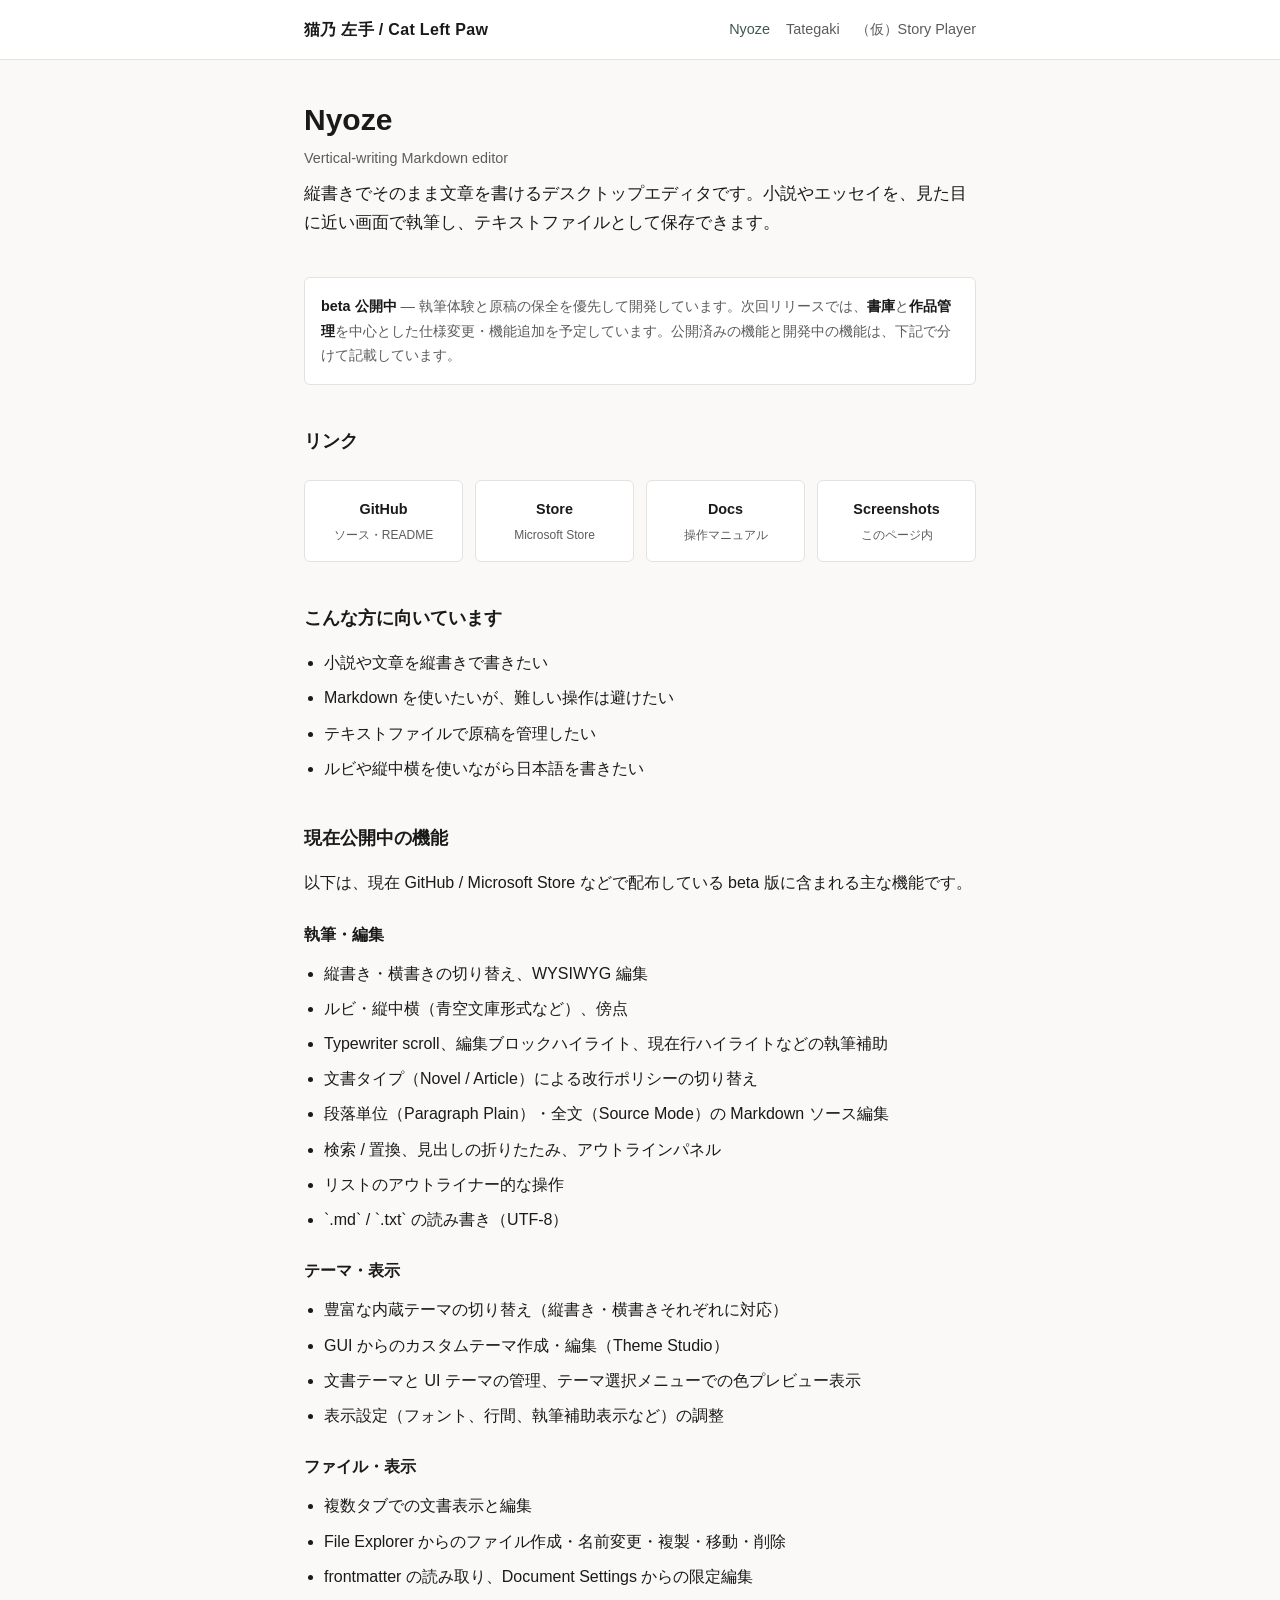
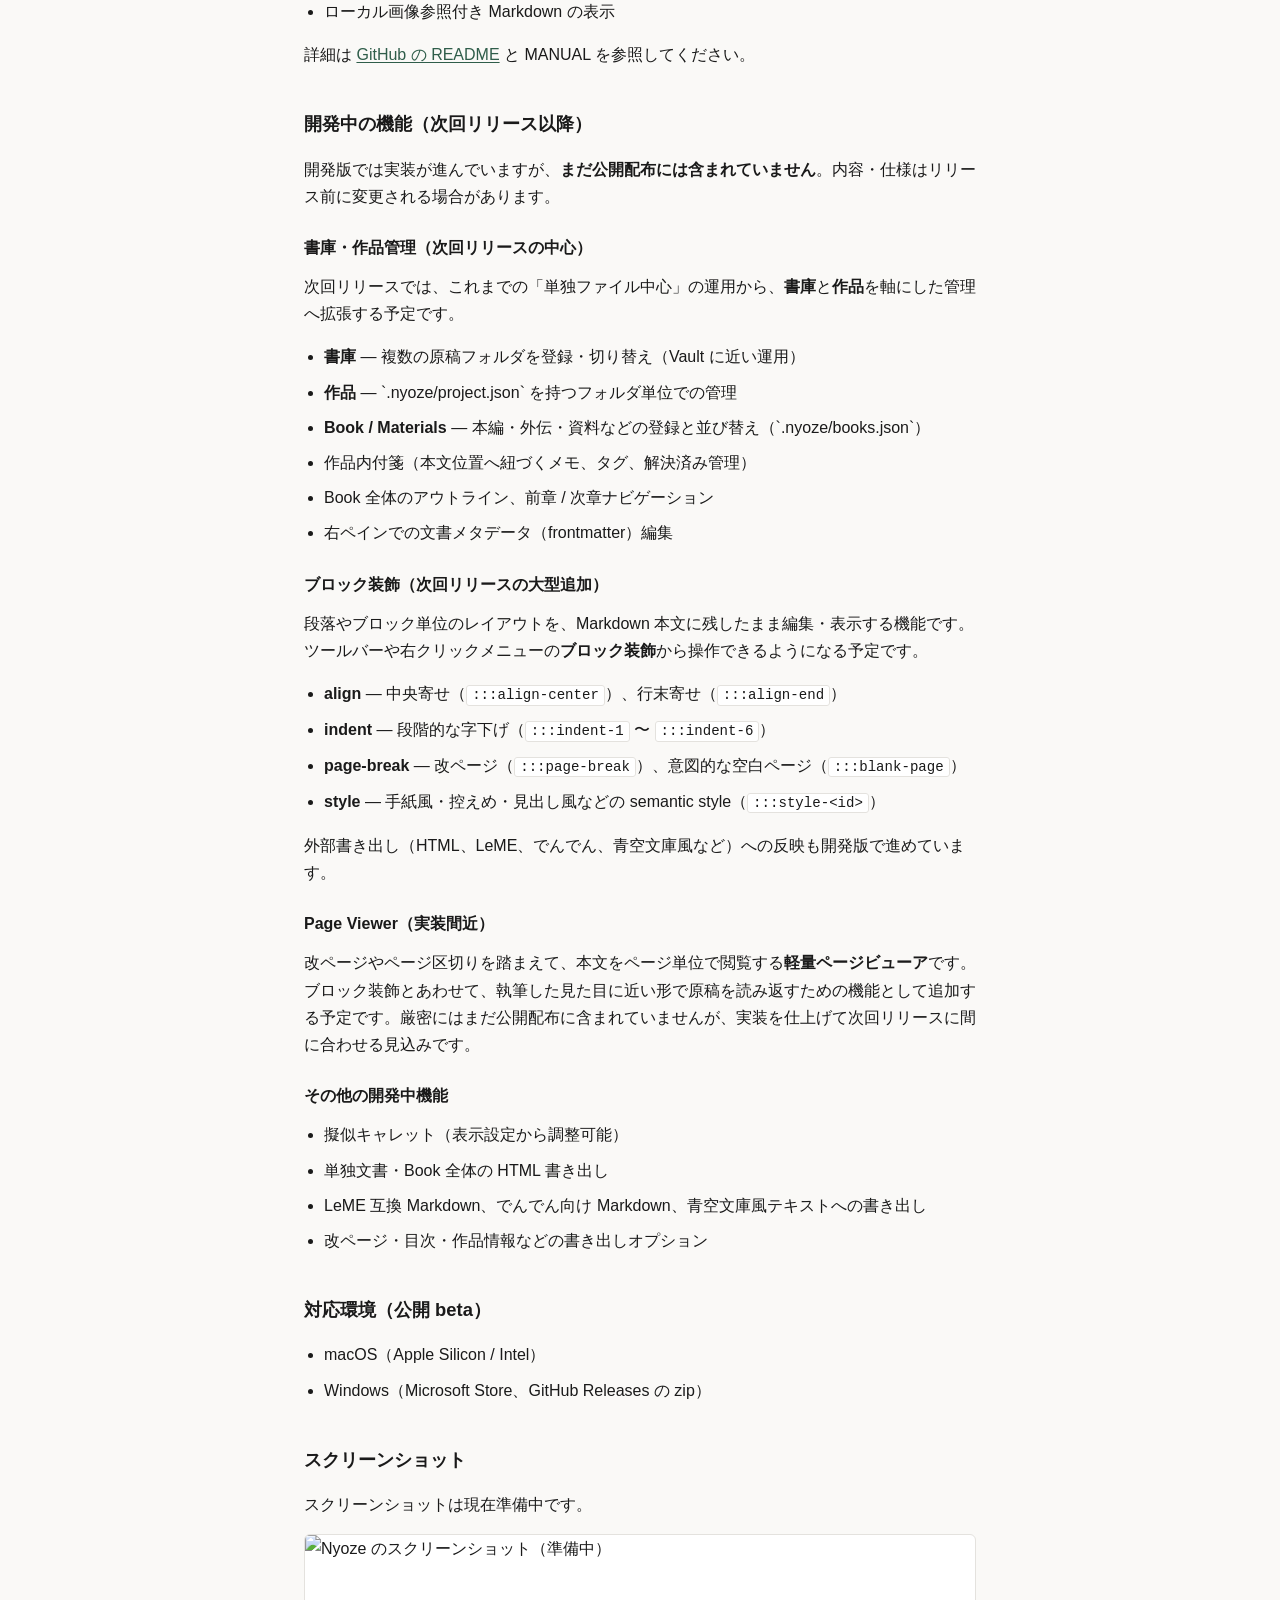
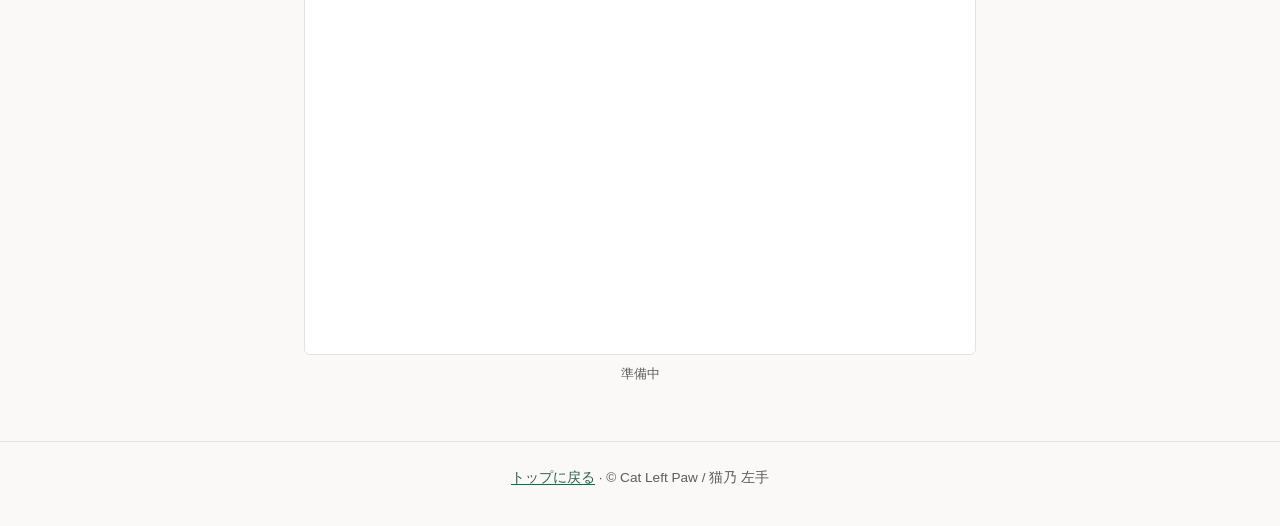
==== nyoze/index.html @ 29cc82c0 "Add static project site for GitHub Pages" ====
<!DOCTYPE html>
<html lang="ja">
<head>
  <meta charset="UTF-8">
  <meta name="viewport" content="width=device-width, initial-scale=1">
  <title>Nyoze — 猫乃 左手 / Cat Left Paw</title>
  <meta name="description" content="Nyoze は縦書きでそのまま文章を書ける Markdown エディタです。小説やエッセイの執筆向け。次回リリースで書庫・作品管理を予定。">
  <link rel="stylesheet" href="/styles.css">
</head>
<body>
  <header class="site-header">
    <div class="site-header__inner">
      <p class="site-title"><a href="/">猫乃 左手 / Cat Left Paw</a></p>
      <nav class="site-nav" aria-label="メインメニュー">
        <a href="/nyoze/" aria-current="page">Nyoze</a>
        <a href="/tategaki/">Tategaki</a>
        <a href="/story-player/">（仮）Story Player</a>
      </nav>
    </div>
  </header>

  <main>
    <!-- UPDATE: hero -->
    <header class="page-hero">
      <h1>Nyoze
        <span class="en">Vertical-writing Markdown editor</span>
      </h1>
      <p class="lead">縦書きでそのまま文章を書けるデスクトップエディタです。小説やエッセイを、見た目に近い画面で執筆し、テキストファイルとして保存できます。</p>
    </header>

    <!-- UPDATE: status -->
    <p class="note"><strong>beta 公開中</strong> — 執筆体験と原稿の保全を優先して開発しています。次回リリースでは、<strong>書庫</strong>と<strong>作品管理</strong>を中心とした仕様変更・機能追加を予定しています。公開済みの機能と開発中の機能は、下記で分けて記載しています。</p>

    <section aria-labelledby="links-heading">
      <h2 id="links-heading">リンク</h2>
      <ul class="link-grid">
        <li>
          <a class="link-card" href="https://github.com/cat-left-paw/nyoze" rel="noopener noreferrer">
            <span class="link-card__label">GitHub</span>
            <span class="link-card__hint">ソース・README</span>
          </a>
        </li>
        <li>
          <a class="link-card" href="https://apps.microsoft.com/detail/9N52TD18DBCR" rel="noopener noreferrer">
            <span class="link-card__label">Store</span>
            <span class="link-card__hint">Microsoft Store</span>
          </a>
        </li>
        <li>
          <a class="link-card" href="https://github.com/cat-left-paw/nyoze/blob/main/MANUAL.md" rel="noopener noreferrer">
            <span class="link-card__label">Docs</span>
            <span class="link-card__hint">操作マニュアル</span>
          </a>
        </li>
        <li>
          <a class="link-card" href="#screenshots">
            <span class="link-card__label">Screenshots</span>
            <span class="link-card__hint">このページ内</span>
          </a>
        </li>
      </ul>
    </section>

    <section aria-labelledby="audience-heading">
      <h2 id="audience-heading">こんな方に向いています</h2>
      <ul class="feature-list">
        <li>小説や文章を縦書きで書きたい</li>
        <li>Markdown を使いたいが、難しい操作は避けたい</li>
        <li>テキストファイルで原稿を管理したい</li>
        <li>ルビや縦中横を使いながら日本語を書きたい</li>
      </ul>
    </section>

    <!-- UPDATE: features-current — 現在公開中 -->
    <section aria-labelledby="features-current-heading">
      <h2 id="features-current-heading">現在公開中の機能</h2>
      <p>以下は、現在 GitHub / Microsoft Store などで配布している beta 版に含まれる主な機能です。</p>

      <h3>執筆・編集</h3>
      <ul class="feature-list">
        <li>縦書き・横書きの切り替え、WYSIWYG 編集</li>
        <li>ルビ・縦中横（青空文庫形式など）、傍点</li>
        <li>Typewriter scroll、編集ブロックハイライト、現在行ハイライトなどの執筆補助</li>
        <li>文書タイプ（Novel / Article）による改行ポリシーの切り替え</li>
        <li>段落単位（Paragraph Plain）・全文（Source Mode）の Markdown ソース編集</li>
        <li>検索 / 置換、見出しの折りたたみ、アウトラインパネル</li>
        <li>リストのアウトライナー的な操作</li>
        <li>`.md` / `.txt` の読み書き（UTF-8）</li>
      </ul>

      <h3>テーマ・表示</h3>
      <ul class="feature-list">
        <li>豊富な内蔵テーマの切り替え（縦書き・横書きそれぞれに対応）</li>
        <li>GUI からのカスタムテーマ作成・編集（Theme Studio）</li>
        <li>文書テーマと UI テーマの管理、テーマ選択メニューでの色プレビュー表示</li>
        <li>表示設定（フォント、行間、執筆補助表示など）の調整</li>
      </ul>

      <h3>ファイル・表示</h3>
      <ul class="feature-list">
        <li>複数タブでの文書表示と編集</li>
        <li>File Explorer からのファイル作成・名前変更・複製・移動・削除</li>
        <li>frontmatter の読み取り、Document Settings からの限定編集</li>
        <li>ローカル画像参照付き Markdown の表示</li>
      </ul>

      <p>詳細は <a href="https://github.com/cat-left-paw/nyoze" rel="noopener noreferrer">GitHub の README</a> と MANUAL を参照してください。</p>
    </section>

    <!-- UPDATE: features-dev — 開発中・次回リリース -->
    <section aria-labelledby="features-dev-heading">
      <h2 id="features-dev-heading">開発中の機能（次回リリース以降）</h2>
      <p>開発版では実装が進んでいますが、<strong>まだ公開配布には含まれていません</strong>。内容・仕様はリリース前に変更される場合があります。</p>

      <h3>書庫・作品管理（次回リリースの中心）</h3>
      <p>次回リリースでは、これまでの「単独ファイル中心」の運用から、<strong>書庫</strong>と<strong>作品</strong>を軸にした管理へ拡張する予定です。</p>
      <ul class="feature-list">
        <li><strong>書庫</strong> — 複数の原稿フォルダを登録・切り替え（Vault に近い運用）</li>
        <li><strong>作品</strong> — `.nyoze/project.json` を持つフォルダ単位での管理</li>
        <li><strong>Book / Materials</strong> — 本編・外伝・資料などの登録と並び替え（`.nyoze/books.json`）</li>
        <li>作品内付箋（本文位置へ紐づくメモ、タグ、解決済み管理）</li>
        <li>Book 全体のアウトライン、前章 / 次章ナビゲーション</li>
        <li>右ペインでの文書メタデータ（frontmatter）編集</li>
      </ul>

      <h3>ブロック装飾（次回リリースの大型追加）</h3>
      <p>段落やブロック単位のレイアウトを、Markdown 本文に残したまま編集・表示する機能です。ツールバーや右クリックメニューの<strong>ブロック装飾</strong>から操作できるようになる予定です。</p>
      <ul class="feature-list">
        <li><strong>align</strong> — 中央寄せ（<code>:::align-center</code>）、行末寄せ（<code>:::align-end</code>）</li>
        <li><strong>indent</strong> — 段階的な字下げ（<code>:::indent-1</code> 〜 <code>:::indent-6</code>）</li>
        <li><strong>page-break</strong> — 改ページ（<code>:::page-break</code>）、意図的な空白ページ（<code>:::blank-page</code>）</li>
        <li><strong>style</strong> — 手紙風・控えめ・見出し風などの semantic style（<code>:::style-&lt;id&gt;</code>）</li>
      </ul>
      <p>外部書き出し（HTML、LeME、でんでん、青空文庫風など）への反映も開発版で進めています。</p>

      <h3>Page Viewer（実装間近）</h3>
      <p>改ページやページ区切りを踏まえて、本文をページ単位で閲覧する<strong>軽量ページビューア</strong>です。ブロック装飾とあわせて、執筆した見た目に近い形で原稿を読み返すための機能として追加する予定です。厳密にはまだ公開配布に含まれていませんが、実装を仕上げて次回リリースに間に合わせる見込みです。</p>

      <h3>その他の開発中機能</h3>
      <ul class="feature-list">
        <li>擬似キャレット（表示設定から調整可能）</li>
        <li>単独文書・Book 全体の HTML 書き出し</li>
        <li>LeME 互換 Markdown、でんでん向け Markdown、青空文庫風テキストへの書き出し</li>
        <li>改ページ・目次・作品情報などの書き出しオプション</li>
      </ul>
    </section>

    <section aria-labelledby="platform-heading">
      <h2 id="platform-heading">対応環境（公開 beta）</h2>
      <ul class="feature-list">
        <li>macOS（Apple Silicon / Intel）</li>
        <li>Windows（Microsoft Store、GitHub Releases の zip）</li>
      </ul>
    </section>

    <section id="screenshots" aria-labelledby="screenshots-heading">
      <h2 id="screenshots-heading">スクリーンショット</h2>
      <p>スクリーンショットは現在準備中です。</p>
      <div class="screenshot-grid">
        <figure class="screenshot-item">
          <img src="/assets/placeholder.svg" alt="Nyoze のスクリーンショット（準備中）" width="800" height="500">
          <figcaption>準備中</figcaption>
        </figure>
      </div>
    </section>
  </main>

  <footer class="site-footer">
    <p><a href="/">トップに戻る</a> · &copy; Cat Left Paw / 猫乃 左手</p>
  </footer>
</body>
</html>
---- styles.css ----
/* cat-left-paw.github.io — shared styles */

:root {
  --color-bg: #faf9f7;
  --color-surface: #ffffff;
  --color-text: #1a1a1a;
  --color-text-muted: #5c5c5c;
  --color-border: #e4e2de;
  --color-accent: #3d5a4c;
  --color-accent-hover: #2d4439;
  --color-link: #2f5d4a;
  --font-sans: "Hiragino Sans", "Hiragino Kaku Gothic ProN", "Yu Gothic", "Meiryo", sans-serif;
  --font-mono: ui-monospace, "Cascadia Code", "Source Code Pro", monospace;
  --max-width: 42rem;
  --space-xs: 0.5rem;
  --space-sm: 0.75rem;
  --space-md: 1rem;
  --space-lg: 1.5rem;
  --space-xl: 2.5rem;
  --radius: 6px;
}

*,
*::before,
*::after {
  box-sizing: border-box;
}

html {
  font-size: 100%;
  -webkit-text-size-adjust: 100%;
}

body {
  margin: 0;
  font-family: var(--font-sans);
  font-size: 1rem;
  line-height: 1.7;
  color: var(--color-text);
  background: var(--color-bg);
}

img {
  max-width: 100%;
  height: auto;
  display: block;
}

a {
  color: var(--color-link);
  text-decoration-thickness: 1px;
  text-underline-offset: 2px;
}

a:hover {
  color: var(--color-accent-hover);
}

/* Layout */

.site-header {
  border-bottom: 1px solid var(--color-border);
  background: var(--color-surface);
}

.site-header__inner {
  max-width: calc(var(--max-width) + 2rem);
  margin: 0 auto;
  padding: var(--space-md) var(--space-md);
  display: flex;
  flex-wrap: wrap;
  align-items: center;
  justify-content: space-between;
  gap: var(--space-sm);
}

.site-title {
  margin: 0;
  font-size: 1rem;
  font-weight: 600;
  letter-spacing: 0.02em;
}

.site-title a {
  color: var(--color-text);
  text-decoration: none;
}

.site-title a:hover {
  color: var(--color-accent);
}

.site-nav {
  display: flex;
  flex-wrap: wrap;
  gap: var(--space-sm) var(--space-md);
  font-size: 0.9rem;
}

.site-nav a {
  color: var(--color-text-muted);
  text-decoration: none;
}

.site-nav a:hover,
.site-nav a[aria-current="page"] {
  color: var(--color-accent);
}

main {
  max-width: calc(var(--max-width) + 2rem);
  margin: 0 auto;
  padding: var(--space-xl) var(--space-md) var(--space-xl);
}

.site-footer {
  border-top: 1px solid var(--color-border);
  padding: var(--space-lg) var(--space-md);
  text-align: center;
  font-size: 0.85rem;
  color: var(--color-text-muted);
}

/* Typography */

.page-hero {
  margin-bottom: var(--space-xl);
}

.page-hero h1 {
  margin: 0 0 var(--space-sm);
  font-size: clamp(1.5rem, 4vw, 1.875rem);
  font-weight: 600;
  line-height: 1.35;
}

.page-hero .en {
  display: block;
  margin-top: var(--space-xs);
  font-size: 0.9rem;
  font-weight: 400;
  color: var(--color-text-muted);
}

.lead {
  margin: 0;
  font-size: 1.05rem;
  color: var(--color-text);
}

h2 {
  margin: var(--space-xl) 0 var(--space-md);
  font-size: 1.15rem;
  font-weight: 600;
}

h3 {
  margin: var(--space-lg) 0 var(--space-sm);
  font-size: 1rem;
  font-weight: 600;
}

p {
  margin: 0 0 var(--space-md);
}

code {
  font-family: var(--font-mono);
  font-size: 0.88em;
  padding: 0.1em 0.35em;
  background: var(--color-surface);
  border: 1px solid var(--color-border);
  border-radius: 3px;
}

ul {
  margin: 0 0 var(--space-md);
  padding-left: 1.25rem;
}

li + li {
  margin-top: var(--space-xs);
}

.note {
  padding: var(--space-md);
  background: var(--color-surface);
  border: 1px solid var(--color-border);
  border-radius: var(--radius);
  font-size: 0.9rem;
  color: var(--color-text-muted);
}

.note strong {
  color: var(--color-text);
}

/* Link cards */

.link-grid {
  display: grid;
  grid-template-columns: repeat(auto-fit, minmax(9rem, 1fr));
  gap: var(--space-sm);
  margin: var(--space-lg) 0;
  list-style: none;
  padding: 0;
}

.link-grid li {
  margin: 0;
}

.link-card {
  display: block;
  padding: var(--space-md);
  background: var(--color-surface);
  border: 1px solid var(--color-border);
  border-radius: var(--radius);
  text-align: center;
  text-decoration: none;
  color: var(--color-text);
  font-size: 0.9rem;
  transition: border-color 0.15s, box-shadow 0.15s;
}

.link-card:hover {
  border-color: var(--color-accent);
  box-shadow: 0 1px 4px rgba(0, 0, 0, 0.06);
  color: var(--color-accent);
}

.link-card.is-disabled {
  opacity: 0.55;
  pointer-events: none;
  cursor: default;
}

.link-card__label {
  display: block;
  font-weight: 600;
}

.link-card__hint {
  display: block;
  margin-top: 0.2rem;
  font-size: 0.75rem;
  color: var(--color-text-muted);
}

/* Project cards (top page) */

.project-list {
  list-style: none;
  padding: 0;
  margin: var(--space-lg) 0 0;
  display: flex;
  flex-direction: column;
  gap: var(--space-md);
}

.project-card {
  display: block;
  padding: var(--space-lg);
  background: var(--color-surface);
  border: 1px solid var(--color-border);
  border-radius: var(--radius);
  text-decoration: none;
  color: inherit;
  transition: border-color 0.15s;
}

.project-card:hover {
  border-color: var(--color-accent);
}

.project-card h2 {
  margin: 0 0 var(--space-xs);
  font-size: 1.1rem;
}

.project-card p {
  margin: 0;
  font-size: 0.95rem;
  color: var(--color-text-muted);
}

.project-card .en {
  display: block;
  margin-top: var(--space-xs);
  font-size: 0.8rem;
}

.project-card .status {
  display: inline-block;
  margin-top: var(--space-sm);
  font-size: 0.75rem;
  color: var(--color-accent);
}

/* Screenshots */

.screenshot-grid {
  display: grid;
  grid-template-columns: repeat(auto-fit, minmax(14rem, 1fr));
  gap: var(--space-md);
  margin: var(--space-md) 0;
}

.screenshot-item {
  margin: 0;
}

.screenshot-item img {
  width: 100%;
  border: 1px solid var(--color-border);
  border-radius: var(--radius);
  background: var(--color-surface);
}

.screenshot-item figcaption {
  margin-top: var(--space-xs);
  font-size: 0.8rem;
  color: var(--color-text-muted);
  text-align: center;
}

/* Feature list — easy to edit on project pages */

.feature-list {
  padding-left: 1.25rem;
}

.feature-list li {
  margin-bottom: var(--space-xs);
}

/* Responsive */

@media (max-width: 30rem) {
  .site-header__inner {
    flex-direction: column;
    align-items: flex-start;
  }

  .link-grid {
    grid-template-columns: 1fr 1fr;
  }
}
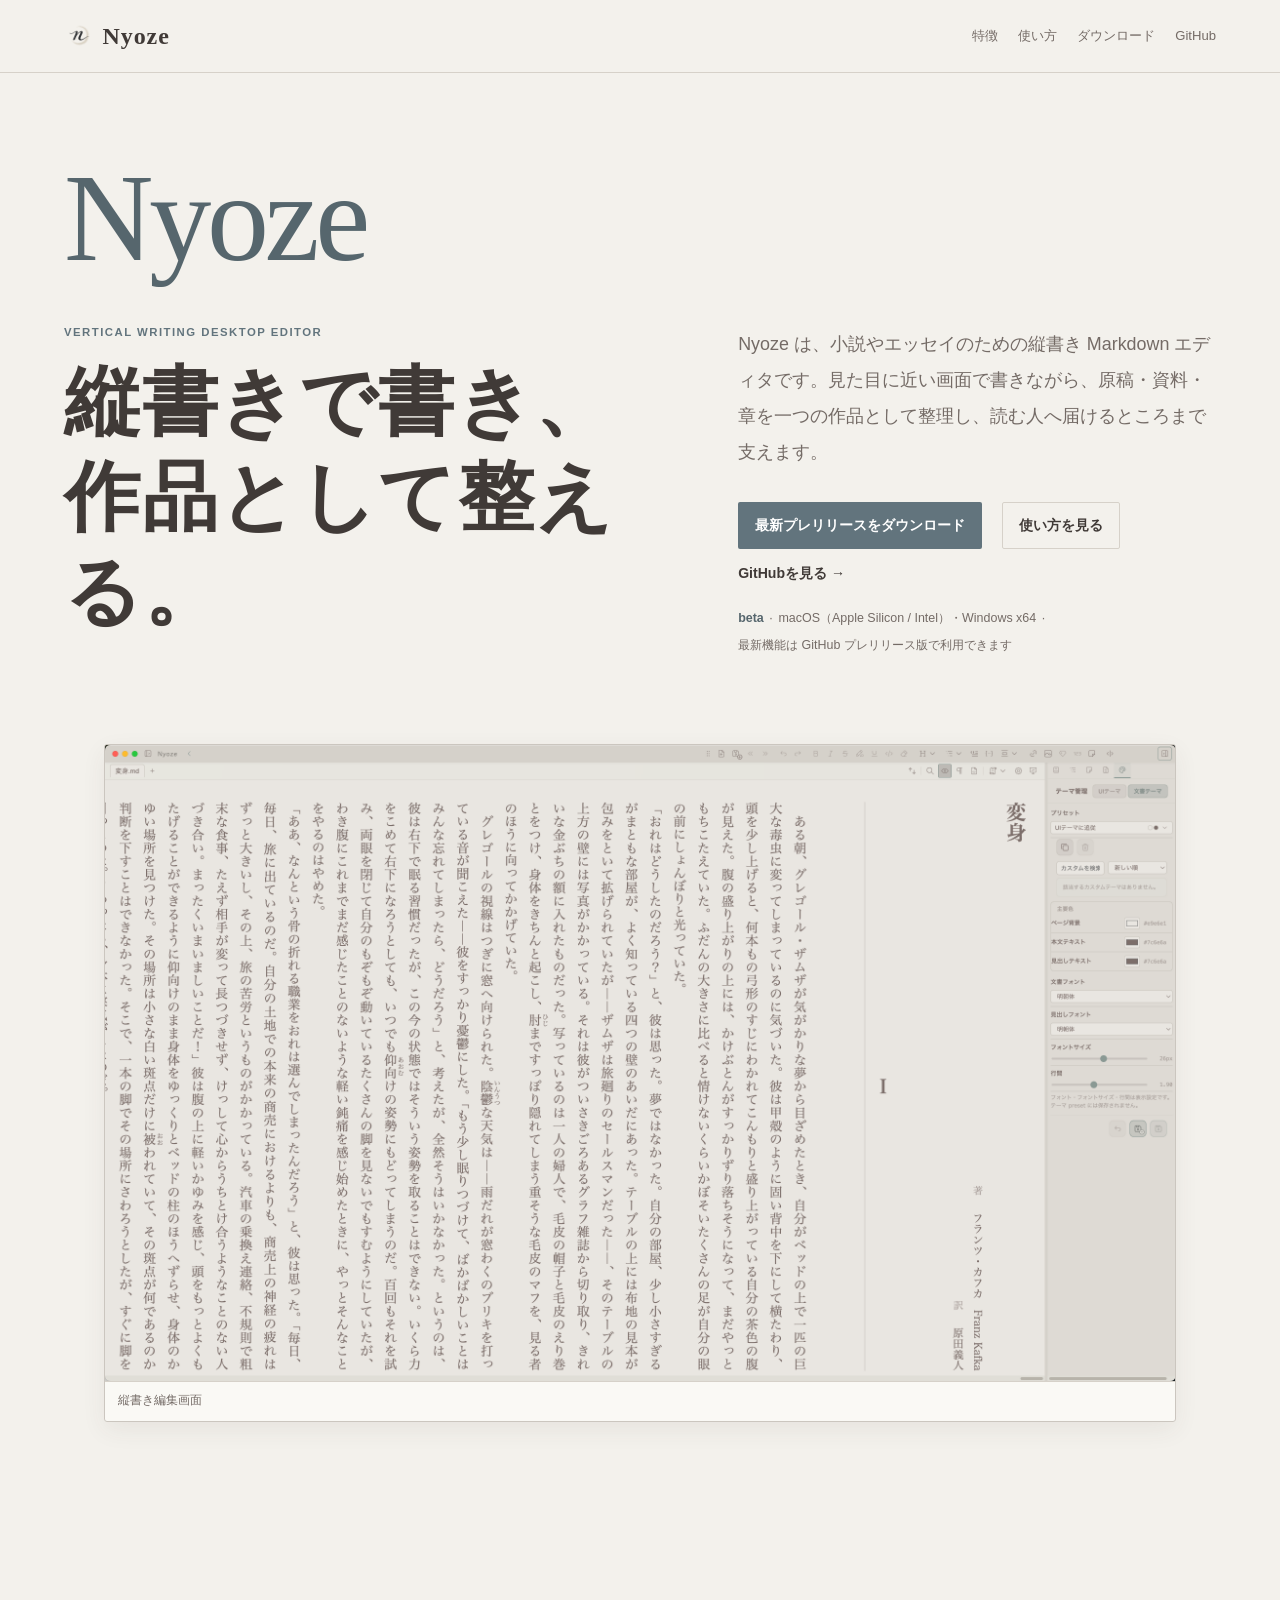
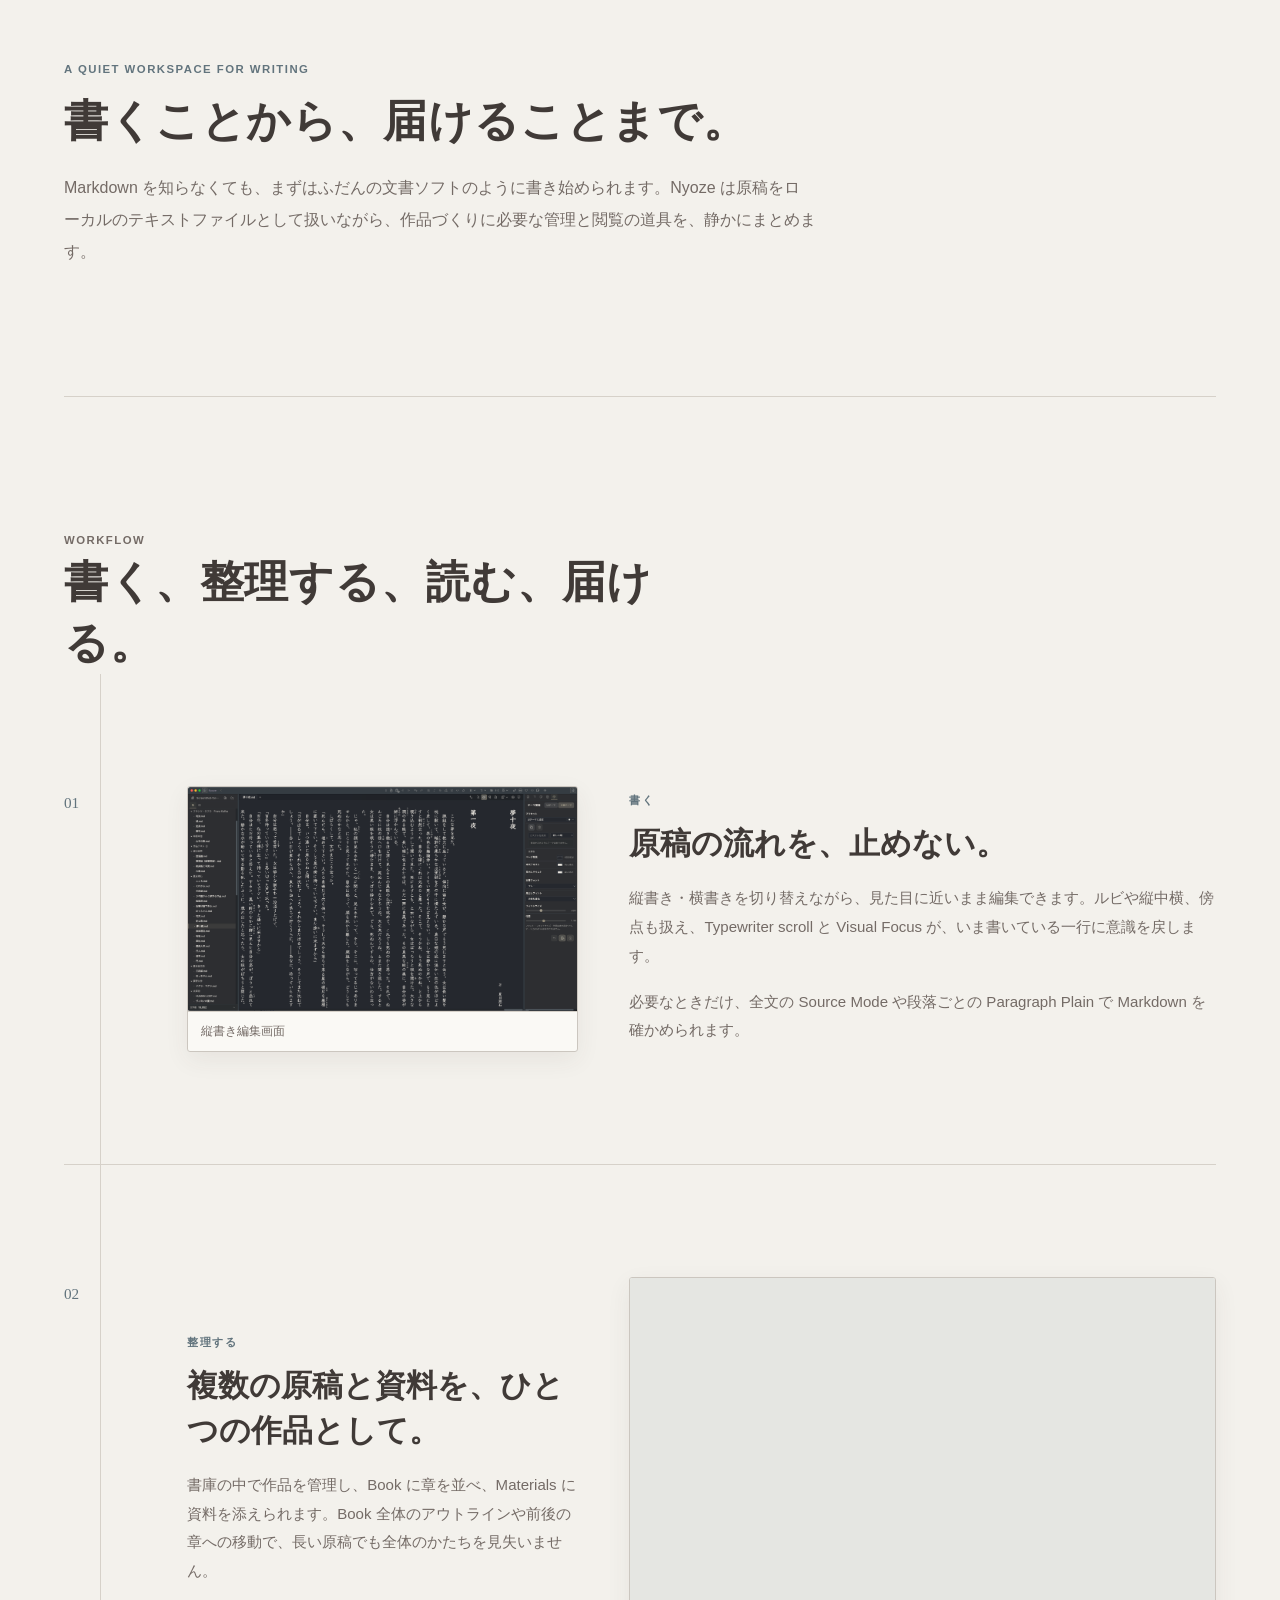
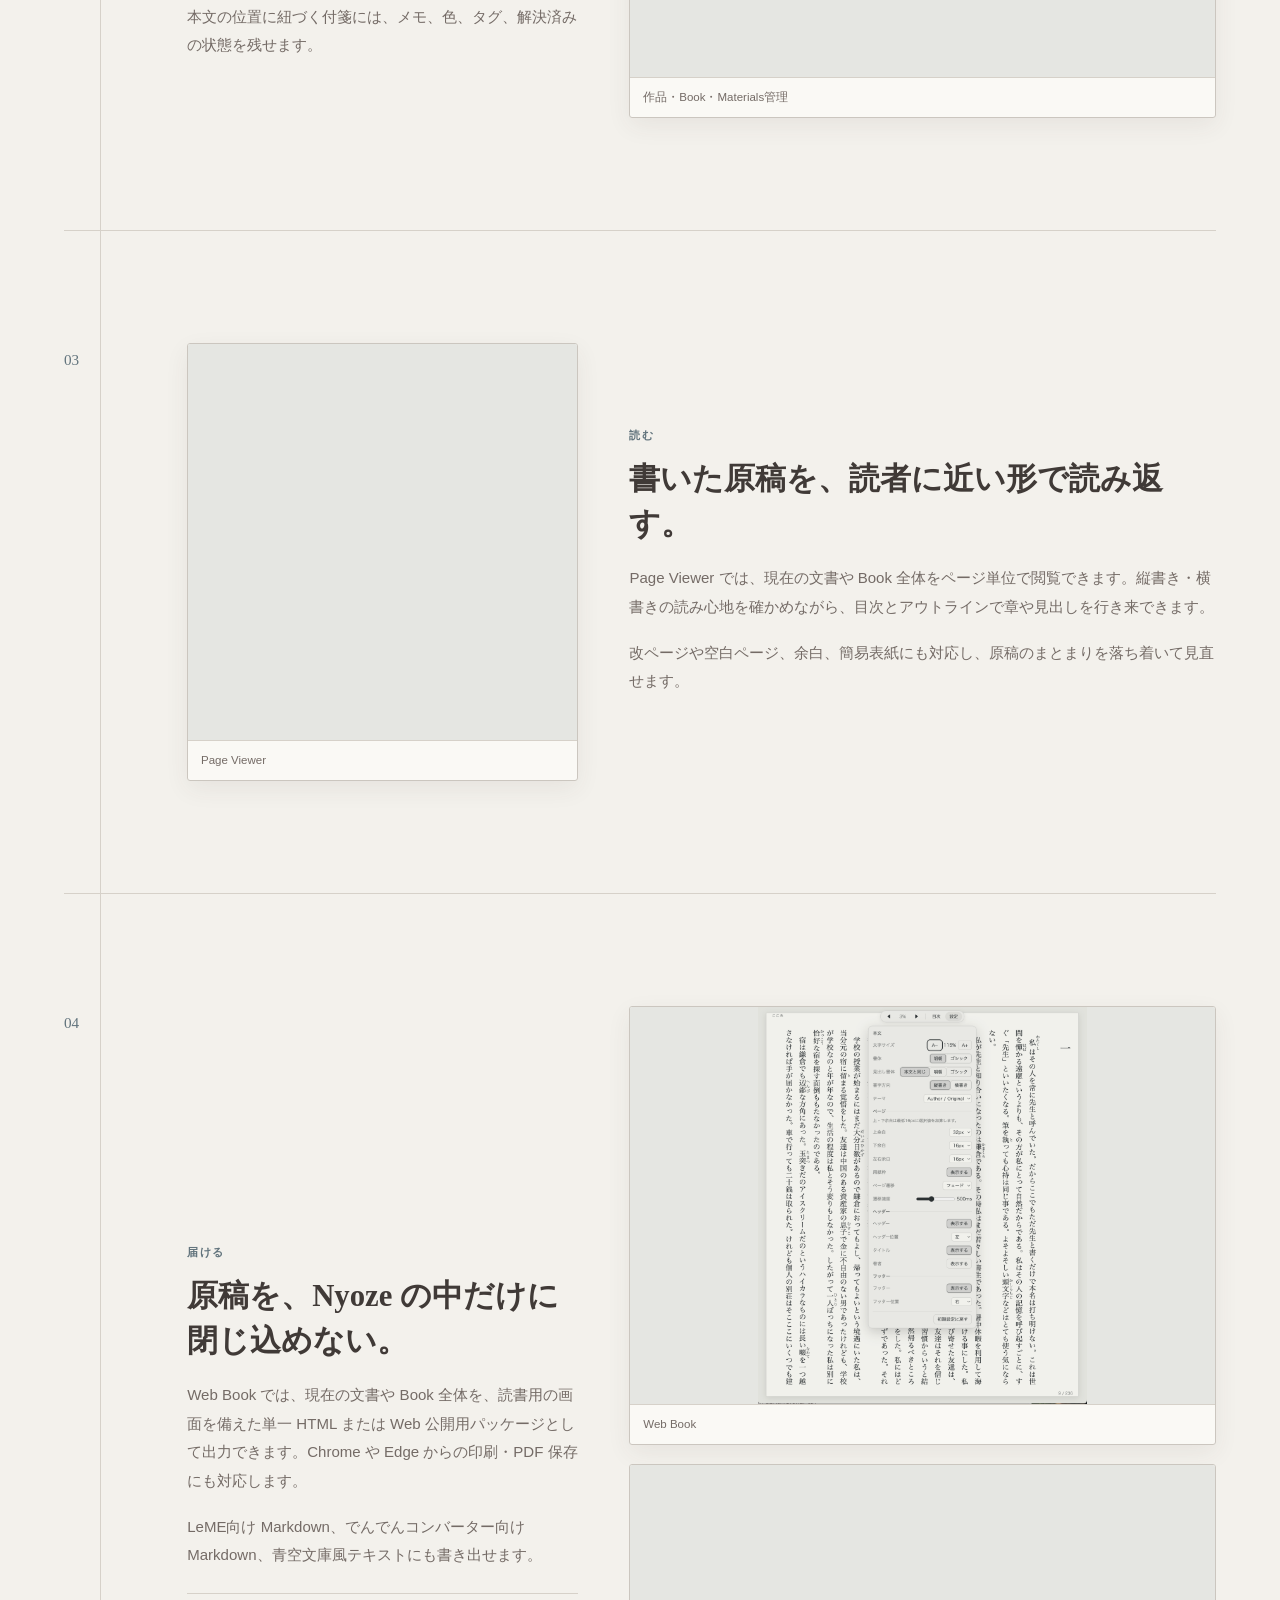
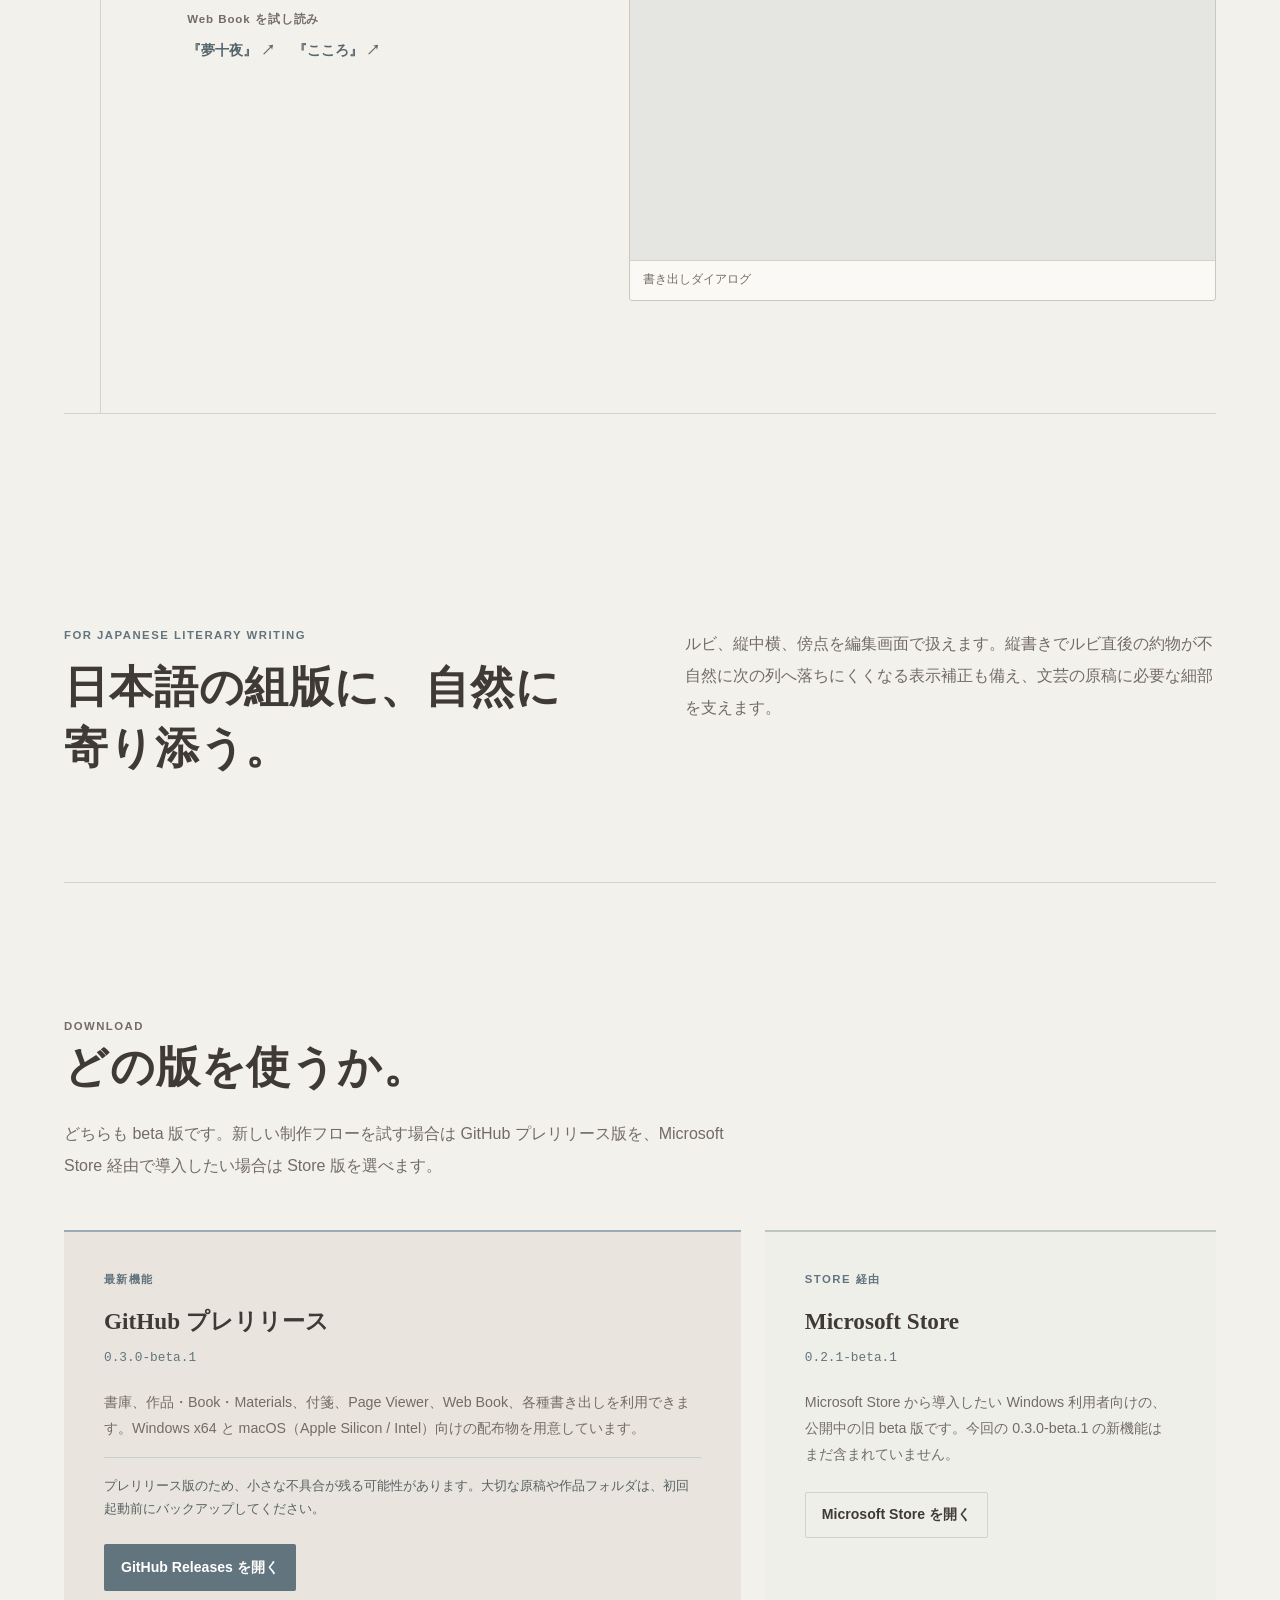
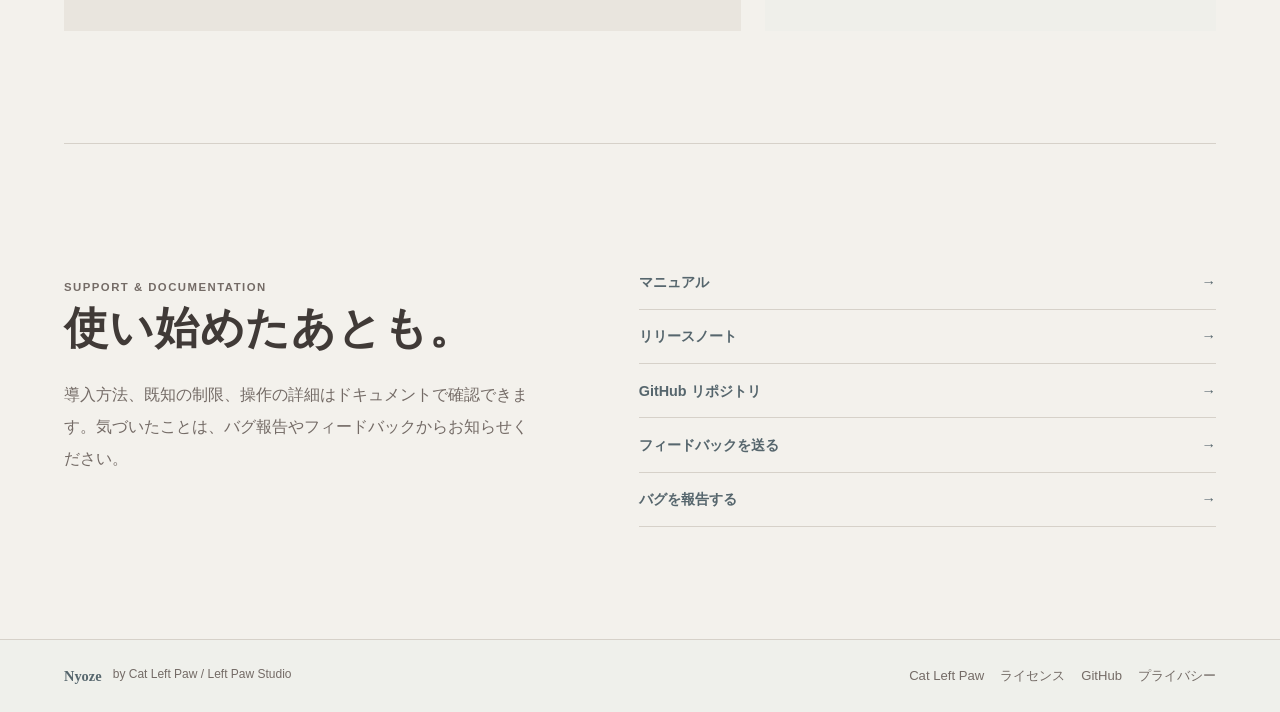
==== commit 0a01ad70: "Redesign Nyoze landing page" ====
--- a/nyoze/index.html
+++ b/nyoze/index.html
@@ -3,170 +3,202 @@
 <head>
   <meta charset="UTF-8">
   <meta name="viewport" content="width=device-width, initial-scale=1">
-  <title>Nyoze — 猫乃 左手 / Cat Left Paw</title>
-  <meta name="description" content="Nyoze は縦書きでそのまま文章を書ける Markdown エディタです。小説やエッセイの執筆向け。次回リリースで書庫・作品管理を予定。">
-  <link rel="stylesheet" href="/styles.css">
+  <title>Nyoze — 縦書きで書き、作品として整える</title>
+  <meta name="description" content="Nyoze は、文芸執筆のための縦書き Markdown デスクトップエディタです。執筆、作品管理、閲覧、Web公開と外部書き出しを一つの環境で支えます。">
+  <link rel="stylesheet" href="../styles.css">
+  <link rel="stylesheet" href="nyoze.css">
+  <script src="nyoze.js" defer></script>
 </head>
-<body>
-  <header class="site-header">
-    <div class="site-header__inner">
-      <p class="site-title"><a href="/">猫乃 左手 / Cat Left Paw</a></p>
-      <nav class="site-nav" aria-label="メインメニュー">
-        <a href="/nyoze/" aria-current="page">Nyoze</a>
-        <a href="/tategaki/">Tategaki</a>
-        <a href="/story-player/">（仮）Story Player</a>
+<body class="nyoze-page" id="top">
+  <header class="nyoze-header">
+    <div class="nyoze-header__inner">
+      <a class="nyoze-wordmark" href="#top" aria-label="Nyoze トップへ">
+        <img src="../assets/nyoze-logo.png" alt="" width="1024" height="1024" decoding="async">
+        <span>Nyoze</span>
+      </a>
+      <nav class="nyoze-nav" aria-label="ページ内メニュー">
+        <a href="#features">特徴</a>
+        <a href="#workflow">使い方</a>
+        <a href="#download">ダウンロード</a>
+        <a href="https://github.com/cat-left-paw/nyoze" rel="noopener noreferrer">GitHub</a>
       </nav>
     </div>
   </header>
 
   <main>
-    <!-- UPDATE: hero -->
-    <header class="page-hero">
-      <h1>Nyoze
-        <span class="en">Vertical-writing Markdown editor</span>
-      </h1>
-      <p class="lead">縦書きでそのまま文章を書けるデスクトップエディタです。小説やエッセイを、見た目に近い画面で執筆し、テキストファイルとして保存できます。</p>
-    </header>
-
-    <!-- UPDATE: status -->
-    <p class="note"><strong>beta 公開中</strong> — 執筆体験と原稿の保全を優先して開発しています。次回リリースでは、<strong>書庫</strong>と<strong>作品管理</strong>を中心とした仕様変更・機能追加を予定しています。公開済みの機能と開発中の機能は、下記で分けて記載しています。</p>
-
-    <section aria-labelledby="links-heading">
-      <h2 id="links-heading">リンク</h2>
-      <ul class="link-grid">
-        <li>
-          <a class="link-card" href="https://github.com/cat-left-paw/nyoze" rel="noopener noreferrer">
-            <span class="link-card__label">GitHub</span>
-            <span class="link-card__hint">ソース・README</span>
-          </a>
-        </li>
-        <li>
-          <a class="link-card" href="https://apps.microsoft.com/detail/9N52TD18DBCR" rel="noopener noreferrer">
-            <span class="link-card__label">Store</span>
-            <span class="link-card__hint">Microsoft Store</span>
-          </a>
-        </li>
-        <li>
-          <a class="link-card" href="https://github.com/cat-left-paw/nyoze/blob/main/MANUAL.md" rel="noopener noreferrer">
-            <span class="link-card__label">Docs</span>
-            <span class="link-card__hint">操作マニュアル</span>
-          </a>
-        </li>
-        <li>
-          <a class="link-card" href="#screenshots">
-            <span class="link-card__label">Screenshots</span>
-            <span class="link-card__hint">このページ内</span>
-          </a>
-        </li>
+    <section class="nyoze-hero" aria-labelledby="hero-title">
+      <div class="nyoze-hero__top">
+        <div class="nyoze-hero__brand" aria-label="Nyoze">
+          <p class="nyoze-hero__brand-name" aria-hidden="true"><span>N</span><span>y</span><span>o</span><span>z</span><span>e</span></p>
+        </div>
+        <div class="nyoze-hero__copy">
+          <div class="nyoze-hero__statement">
+            <p class="nyoze-eyebrow">Vertical writing desktop editor</p>
+            <h1 id="hero-title">縦書きで書き、<br>作品として整える。</h1>
+          </div>
+          <div class="nyoze-hero__details">
+            <p class="nyoze-hero__lead">Nyoze は、小説やエッセイのための縦書き Markdown エディタです。見た目に近い画面で書きながら、原稿・資料・章を一つの作品として整理し、読む人へ届けるところまで支えます。</p>
+            <div class="nyoze-actions" aria-label="Nyoze のリンク">
+              <a class="nyoze-button nyoze-button--primary" href="https://github.com/cat-left-paw/nyoze/releases/tag/v0.3.0-beta.1" rel="noopener noreferrer">最新プレリリースをダウンロード</a>
+              <a class="nyoze-button nyoze-button--quiet" href="#workflow">使い方を見る</a>
+              <a class="nyoze-text-link" href="https://github.com/cat-left-paw/nyoze" rel="noopener noreferrer">GitHubを見る <span aria-hidden="true">→</span></a>
+            </div>
+            <p class="nyoze-platform-note"><strong>beta</strong><span aria-hidden="true">·</span> macOS（Apple Silicon / Intel）・Windows x64 <span aria-hidden="true">·</span> 最新機能は GitHub プレリリース版で利用できます</p>
+          </div>
+        </div>
+      </div>
+
+      <!-- Screenshot: ../assets/nyoze-editor-vertical.png -->
+      <figure class="nyoze-shot nyoze-shot--hero" data-reveal>
+        <img class="nyoze-shot__image" src="../assets/nyoze-editor-vertical.png" alt="Nyozeの縦書き編集画面" width="3920" height="2332" fetchpriority="high" decoding="async">
+        <figcaption>縦書き編集画面</figcaption>
+      </figure>
+    </section>
+
+    <section class="nyoze-intro" id="features" aria-labelledby="features-title" data-reveal>
+      <p class="nyoze-eyebrow">A quiet workspace for writing</p>
+      <h2 id="features-title">書くことから、届けることまで。</h2>
+      <p>Markdown を知らなくても、まずはふだんの文書ソフトのように書き始められます。Nyoze は原稿をローカルのテキストファイルとして扱いながら、作品づくりに必要な管理と閲覧の道具を、静かにまとめます。</p>
+    </section>
+
+    <section class="nyoze-workflow" id="workflow" aria-labelledby="workflow-title">
+      <div class="nyoze-section-heading" data-reveal>
+        <p class="nyoze-eyebrow">Workflow</p>
+        <h2 id="workflow-title">書く、整理する、読む、届ける。</h2>
+      </div>
+
+      <article class="nyoze-flow-step nyoze-flow-step--write" data-reveal>
+        <div class="nyoze-flow-step__number" aria-hidden="true">01</div>
+        <div class="nyoze-flow-step__copy">
+          <p class="nyoze-flow-step__label">書く</p>
+          <h3>原稿の流れを、止めない。</h3>
+          <p>縦書き・横書きを切り替えながら、見た目に近いまま編集できます。ルビや縦中横、傍点も扱え、Typewriter scroll と Visual Focus が、いま書いている一行に意識を戻します。</p>
+          <p class="nyoze-detail">必要なときだけ、全文の Source Mode や段落ごとの Paragraph Plain で Markdown を確かめられます。</p>
+        </div>
+        <!-- Screenshot: ../assets/nyoze-editor-vertical02.png -->
+        <figure class="nyoze-shot nyoze-shot--writing">
+          <img class="nyoze-shot__image" src="../assets/nyoze-editor-vertical02.png" alt="暗色テーマの縦書き編集画面" width="4034" height="2332" loading="lazy" decoding="async">
+          <figcaption>縦書き編集画面</figcaption>
+        </figure>
+      </article>
+
+      <article class="nyoze-flow-step nyoze-flow-step--organize" data-reveal>
+        <div class="nyoze-flow-step__number" aria-hidden="true">02</div>
+        <div class="nyoze-flow-step__copy">
+          <p class="nyoze-flow-step__label">整理する</p>
+          <h3>複数の原稿と資料を、ひとつの作品として。</h3>
+          <p>書庫の中で作品を管理し、Book に章を並べ、Materials に資料を添えられます。Book 全体のアウトラインや前後の章への移動で、長い原稿でも全体のかたちを見失いません。</p>
+          <p class="nyoze-detail">本文の位置に紐づく付箋には、メモ、色、タグ、解決済みの状態を残せます。</p>
+        </div>
+        <!-- Screenshot: ../assets/nyoze-book-management03.png -->
+        <figure class="nyoze-shot nyoze-shot--management">
+          <img class="nyoze-shot__image" src="../assets/nyoze-book-management03.png" alt="作品内のBookと資料を管理する画面" width="3574" height="2438" loading="lazy" decoding="async">
+          <figcaption>作品・Book・Materials管理</figcaption>
+        </figure>
+      </article>
+
+      <article class="nyoze-flow-step nyoze-flow-step--read" data-reveal>
+        <div class="nyoze-flow-step__number" aria-hidden="true">03</div>
+        <div class="nyoze-flow-step__copy">
+          <p class="nyoze-flow-step__label">読む</p>
+          <h3>書いた原稿を、読者に近い形で読み返す。</h3>
+          <p>Page Viewer では、現在の文書や Book 全体をページ単位で閲覧できます。縦書き・横書きの読み心地を確かめながら、目次とアウトラインで章や見出しを行き来できます。</p>
+          <p class="nyoze-detail">改ページや空白ページ、余白、簡易表紙にも対応し、原稿のまとまりを落ち着いて見直せます。</p>
+        </div>
+        <!-- Screenshot: ../assets/nyoze-page-viewer02.png -->
+        <figure class="nyoze-shot nyoze-shot--viewer">
+          <img class="nyoze-shot__image" src="../assets/nyoze-page-viewer02.png" alt="縦書きでページ単位の閲覧ができるPage Viewer" width="1794" height="2362" loading="lazy" decoding="async">
+          <figcaption>Page Viewer</figcaption>
+        </figure>
+      </article>
+
+      <article class="nyoze-flow-step nyoze-flow-step--deliver" data-reveal>
+        <div class="nyoze-flow-step__number" aria-hidden="true">04</div>
+        <div class="nyoze-flow-step__copy">
+          <p class="nyoze-flow-step__label">届ける</p>
+          <h3>原稿を、Nyoze の中だけに閉じ込めない。</h3>
+          <p>Web Book では、現在の文書や Book 全体を、読書用の画面を備えた単一 HTML または Web 公開用パッケージとして出力できます。Chrome や Edge からの印刷・PDF 保存にも対応します。</p>
+          <p class="nyoze-detail">LeME向け Markdown、でんでんコンバーター向け Markdown、青空文庫風テキストにも書き出せます。</p>
+          <nav class="nyoze-sample-links" aria-label="Web Book サンプル">
+            <span class="nyoze-sample-links__label">Web Book を試し読み</span>
+            <a href="../assets/夢十夜-web-book.html" target="_blank" rel="noopener noreferrer">『夢十夜』 <span aria-hidden="true">↗</span></a>
+            <a href="../assets/こころ-web-book.html" target="_blank" rel="noopener noreferrer">『こころ』 <span aria-hidden="true">↗</span></a>
+          </nav>
+        </div>
+        <div class="nyoze-shot-stack">
+          <!-- Screenshot: ../assets/nyoze-web-book02.png -->
+          <figure class="nyoze-shot nyoze-shot--web-book">
+            <img class="nyoze-shot__image" src="../assets/nyoze-web-book02.png" alt="縦書きで読めるWeb Bookの画面" width="2080" height="2512" loading="lazy" decoding="async">
+            <figcaption>Web Book</figcaption>
+          </figure>
+          <!-- Screenshot: ../assets/nyoze-export-dialog.png -->
+          <figure class="nyoze-shot nyoze-shot--export">
+            <img class="nyoze-shot__image" src="../assets/nyoze-export-dialog.png" alt="Book全体を書き出すための設定ダイアログ" width="3586" height="2422" loading="lazy" decoding="async">
+            <figcaption>書き出しダイアログ</figcaption>
+          </figure>
+        </div>
+      </article>
+    </section>
+
+    <aside class="nyoze-literary" aria-labelledby="literary-title" data-reveal>
+      <div>
+        <p class="nyoze-eyebrow">For Japanese literary writing</p>
+        <h2 id="literary-title">日本語の組版に、自然に寄り添う。</h2>
+      </div>
+      <p>ルビ、縦中横、傍点を編集画面で扱えます。縦書きでルビ直後の約物が不自然に次の列へ落ちにくくなる表示補正も備え、文芸の原稿に必要な細部を支えます。</p>
+    </aside>
+
+    <section class="nyoze-download" id="download" aria-labelledby="download-title">
+      <div class="nyoze-section-heading" data-reveal>
+        <p class="nyoze-eyebrow">Download</p>
+        <h2 id="download-title">どの版を使うか。</h2>
+        <p>どちらも beta 版です。新しい制作フローを試す場合は GitHub プレリリース版を、Microsoft Store 経由で導入したい場合は Store 版を選べます。</p>
+      </div>
+      <div class="nyoze-download-options">
+        <article class="nyoze-download-option nyoze-download-option--recommended" data-reveal>
+          <p class="nyoze-option-kicker">最新機能</p>
+          <h3>GitHub プレリリース</h3>
+          <p class="nyoze-version">0.3.0-beta.1</p>
+          <p>書庫、作品・Book・Materials、付箋、Page Viewer、Web Book、各種書き出しを利用できます。Windows x64 と macOS（Apple Silicon / Intel）向けの配布物を用意しています。</p>
+          <p class="nyoze-caution">プレリリース版のため、小さな不具合が残る可能性があります。大切な原稿や作品フォルダは、初回起動前にバックアップしてください。</p>
+          <a class="nyoze-button nyoze-button--primary" href="https://github.com/cat-left-paw/nyoze/releases/tag/v0.3.0-beta.1" rel="noopener noreferrer">GitHub Releases を開く</a>
+        </article>
+        <article class="nyoze-download-option" data-reveal data-reveal-delay="1">
+          <p class="nyoze-option-kicker">Store 経由</p>
+          <h3>Microsoft Store</h3>
+          <p class="nyoze-version">0.2.1-beta.1</p>
+          <p>Microsoft Store から導入したい Windows 利用者向けの、公開中の旧 beta 版です。今回の 0.3.0-beta.1 の新機能はまだ含まれていません。</p>
+          <a class="nyoze-button nyoze-button--quiet" href="https://apps.microsoft.com/detail/9N52TD18DBCR" rel="noopener noreferrer">Microsoft Store を開く</a>
+        </article>
+      </div>
+    </section>
+
+    <section class="nyoze-support" aria-labelledby="support-title" data-reveal>
+      <div>
+        <p class="nyoze-eyebrow">Support &amp; documentation</p>
+        <h2 id="support-title">使い始めたあとも。</h2>
+        <p>導入方法、既知の制限、操作の詳細はドキュメントで確認できます。気づいたことは、バグ報告やフィードバックからお知らせください。</p>
+      </div>
+      <ul class="nyoze-support-links">
+        <li><a href="https://github.com/cat-left-paw/nyoze/blob/main/MANUAL.md" rel="noopener noreferrer">マニュアル <span aria-hidden="true">→</span></a></li>
+        <li><a href="https://github.com/cat-left-paw/nyoze/blob/main/RELEASE_NOTES.md" rel="noopener noreferrer">リリースノート <span aria-hidden="true">→</span></a></li>
+        <li><a href="https://github.com/cat-left-paw/nyoze" rel="noopener noreferrer">GitHub リポジトリ <span aria-hidden="true">→</span></a></li>
+        <li><a href="https://docs.google.com/forms/d/e/1FAIpQLScKH53jmuErA91Z19iO67AU5iet448XbqpRdaKb7Dj2mQW3jg/viewform?usp=dialog" rel="noopener noreferrer">フィードバックを送る <span aria-hidden="true">→</span></a></li>
+        <li><a href="https://docs.google.com/forms/d/e/1FAIpQLScBnYx3xCLDvjyApXNyWuzJmIk9N74r4s-zOz0xTmE3IGX2Ww/viewform?usp=publish-editor" rel="noopener noreferrer">バグを報告する <span aria-hidden="true">→</span></a></li>
       </ul>
     </section>
-
-    <section aria-labelledby="audience-heading">
-      <h2 id="audience-heading">こんな方に向いています</h2>
-      <ul class="feature-list">
-        <li>小説や文章を縦書きで書きたい</li>
-        <li>Markdown を使いたいが、難しい操作は避けたい</li>
-        <li>テキストファイルで原稿を管理したい</li>
-        <li>ルビや縦中横を使いながら日本語を書きたい</li>
-      </ul>
-    </section>
-
-    <!-- UPDATE: features-current — 現在公開中 -->
-    <section aria-labelledby="features-current-heading">
-      <h2 id="features-current-heading">現在公開中の機能</h2>
-      <p>以下は、現在 GitHub / Microsoft Store などで配布している beta 版に含まれる主な機能です。</p>
-
-      <h3>執筆・編集</h3>
-      <ul class="feature-list">
-        <li>縦書き・横書きの切り替え、WYSIWYG 編集</li>
-        <li>ルビ・縦中横（青空文庫形式など）、傍点</li>
-        <li>Typewriter scroll、編集ブロックハイライト、現在行ハイライトなどの執筆補助</li>
-        <li>文書タイプ（Novel / Article）による改行ポリシーの切り替え</li>
-        <li>段落単位（Paragraph Plain）・全文（Source Mode）の Markdown ソース編集</li>
-        <li>検索 / 置換、見出しの折りたたみ、アウトラインパネル</li>
-        <li>リストのアウトライナー的な操作</li>
-        <li>`.md` / `.txt` の読み書き（UTF-8）</li>
-      </ul>
-
-      <h3>テーマ・表示</h3>
-      <ul class="feature-list">
-        <li>豊富な内蔵テーマの切り替え（縦書き・横書きそれぞれに対応）</li>
-        <li>GUI からのカスタムテーマ作成・編集（Theme Studio）</li>
-        <li>文書テーマと UI テーマの管理、テーマ選択メニューでの色プレビュー表示</li>
-        <li>表示設定（フォント、行間、執筆補助表示など）の調整</li>
-      </ul>
-
-      <h3>ファイル・表示</h3>
-      <ul class="feature-list">
-        <li>複数タブでの文書表示と編集</li>
-        <li>File Explorer からのファイル作成・名前変更・複製・移動・削除</li>
-        <li>frontmatter の読み取り、Document Settings からの限定編集</li>
-        <li>ローカル画像参照付き Markdown の表示</li>
-      </ul>
-
-      <p>詳細は <a href="https://github.com/cat-left-paw/nyoze" rel="noopener noreferrer">GitHub の README</a> と MANUAL を参照してください。</p>
-    </section>
-
-    <!-- UPDATE: features-dev — 開発中・次回リリース -->
-    <section aria-labelledby="features-dev-heading">
-      <h2 id="features-dev-heading">開発中の機能（次回リリース以降）</h2>
-      <p>開発版では実装が進んでいますが、<strong>まだ公開配布には含まれていません</strong>。内容・仕様はリリース前に変更される場合があります。</p>
-
-      <h3>書庫・作品管理（次回リリースの中心）</h3>
-      <p>次回リリースでは、これまでの「単独ファイル中心」の運用から、<strong>書庫</strong>と<strong>作品</strong>を軸にした管理へ拡張する予定です。</p>
-      <ul class="feature-list">
-        <li><strong>書庫</strong> — 複数の原稿フォルダを登録・切り替え（Vault に近い運用）</li>
-        <li><strong>作品</strong> — `.nyoze/project.json` を持つフォルダ単位での管理</li>
-        <li><strong>Book / Materials</strong> — 本編・外伝・資料などの登録と並び替え（`.nyoze/books.json`）</li>
-        <li>作品内付箋（本文位置へ紐づくメモ、タグ、解決済み管理）</li>
-        <li>Book 全体のアウトライン、前章 / 次章ナビゲーション</li>
-        <li>右ペインでの文書メタデータ（frontmatter）編集</li>
-      </ul>
-
-      <h3>ブロック装飾（次回リリースの大型追加）</h3>
-      <p>段落やブロック単位のレイアウトを、Markdown 本文に残したまま編集・表示する機能です。ツールバーや右クリックメニューの<strong>ブロック装飾</strong>から操作できるようになる予定です。</p>
-      <ul class="feature-list">
-        <li><strong>align</strong> — 中央寄せ（<code>:::align-center</code>）、行末寄せ（<code>:::align-end</code>）</li>
-        <li><strong>indent</strong> — 段階的な字下げ（<code>:::indent-1</code> 〜 <code>:::indent-6</code>）</li>
-        <li><strong>page-break</strong> — 改ページ（<code>:::page-break</code>）、意図的な空白ページ（<code>:::blank-page</code>）</li>
-        <li><strong>style</strong> — 手紙風・控えめ・見出し風などの semantic style（<code>:::style-&lt;id&gt;</code>）</li>
-      </ul>
-      <p>外部書き出し（HTML、LeME、でんでん、青空文庫風など）への反映も開発版で進めています。</p>
-
-      <h3>Page Viewer（実装間近）</h3>
-      <p>改ページやページ区切りを踏まえて、本文をページ単位で閲覧する<strong>軽量ページビューア</strong>です。ブロック装飾とあわせて、執筆した見た目に近い形で原稿を読み返すための機能として追加する予定です。厳密にはまだ公開配布に含まれていませんが、実装を仕上げて次回リリースに間に合わせる見込みです。</p>
-
-      <h3>その他の開発中機能</h3>
-      <ul class="feature-list">
-        <li>擬似キャレット（表示設定から調整可能）</li>
-        <li>単独文書・Book 全体の HTML 書き出し</li>
-        <li>LeME 互換 Markdown、でんでん向け Markdown、青空文庫風テキストへの書き出し</li>
-        <li>改ページ・目次・作品情報などの書き出しオプション</li>
-      </ul>
-    </section>
-
-    <section aria-labelledby="platform-heading">
-      <h2 id="platform-heading">対応環境（公開 beta）</h2>
-      <ul class="feature-list">
-        <li>macOS（Apple Silicon / Intel）</li>
-        <li>Windows（Microsoft Store、GitHub Releases の zip）</li>
-      </ul>
-    </section>
-
-    <section id="screenshots" aria-labelledby="screenshots-heading">
-      <h2 id="screenshots-heading">スクリーンショット</h2>
-      <p>スクリーンショットは現在準備中です。</p>
-      <div class="screenshot-grid">
-        <figure class="screenshot-item">
-          <img src="/assets/placeholder.svg" alt="Nyoze のスクリーンショット（準備中）" width="800" height="500">
-          <figcaption>準備中</figcaption>
-        </figure>
-      </div>
-    </section>
   </main>
 
-  <footer class="site-footer">
-    <p><a href="/">トップに戻る</a> · &copy; Cat Left Paw / 猫乃 左手</p>
+  <footer class="nyoze-footer">
+    <div class="nyoze-footer__inner">
+      <p><strong>Nyoze</strong><span>by Cat Left Paw / Left Paw Studio</span></p>
+      <nav aria-label="フッターリンク">
+        <a href="/">Cat Left Paw</a>
+        <a href="https://github.com/cat-left-paw/nyoze/blob/main/LICENSE" rel="noopener noreferrer">ライセンス</a>
+        <a href="https://github.com/cat-left-paw/nyoze" rel="noopener noreferrer">GitHub</a>
+        <a href="https://github.com/cat-left-paw/nyoze/blob/main/PRIVACY.md" rel="noopener noreferrer">プライバシー</a>
+      </nav>
+    </div>
   </footer>
 </body>
 </html>
--- a/nyoze/nyoze.css
+++ b/nyoze/nyoze.css
@@ -0,0 +1,1053 @@
+/* Nyoze landing page only — shared styles remain untouched. */
+
+.nyoze-page {
+  --nyoze-paper: #f3f1ec;
+  --nyoze-surface: #faf9f5;
+  --nyoze-ink: #403a37;
+  --nyoze-muted: #746b66;
+  --nyoze-rule: #d6d1c9;
+  --nyoze-ui-ink: #56666d;
+  --nyoze-accent: #62747d;
+  --nyoze-accent-dark: #4d606a;
+  --nyoze-accent-soft: #9baab0;
+  --nyoze-wash: #e9e5de;
+  --nyoze-serif:
+    "Hiragino Mincho ProN", "Yu Mincho", YuMincho, "Hiragino Mincho Pro", serif;
+  --nyoze-sans:
+    "Hiragino Sans", "Hiragino Kaku Gothic ProN", "Yu Gothic", YuGothic, Meiryo,
+    sans-serif;
+  background: var(--nyoze-paper);
+  color: var(--nyoze-ink);
+  font-family: var(--nyoze-sans);
+}
+
+.nyoze-page main {
+  max-width: none;
+  padding: 0;
+}
+
+.nyoze-page a {
+  color: inherit;
+}
+
+.nyoze-header {
+  background: var(--nyoze-paper);
+  border-bottom: 1px solid var(--nyoze-rule);
+}
+
+.nyoze-header__inner,
+.nyoze-hero,
+.nyoze-intro,
+.nyoze-workflow,
+.nyoze-literary,
+.nyoze-download,
+.nyoze-support,
+.nyoze-footer__inner {
+  width: min(100% - 3rem, 72rem);
+  margin-inline: auto;
+}
+
+.nyoze-header__inner {
+  min-height: 4.5rem;
+  display: flex;
+  align-items: center;
+  justify-content: space-between;
+  gap: 1.5rem;
+}
+
+.nyoze-wordmark {
+  display: inline-flex;
+  align-items: center;
+  gap: 0.55rem;
+  color: var(--nyoze-ui-ink);
+  font-family: var(--nyoze-serif);
+  font-size: 1.5rem;
+  font-weight: 600;
+  letter-spacing: 0.04em;
+  text-decoration: none;
+}
+
+.nyoze-wordmark img {
+  width: 1.85rem;
+  height: 1.85rem;
+  border-radius: 0.35rem;
+  object-fit: cover;
+}
+
+.nyoze-nav,
+.nyoze-footer nav {
+  display: flex;
+  align-items: center;
+  gap: 1.25rem;
+}
+
+.nyoze-nav a,
+.nyoze-footer a {
+  color: var(--nyoze-muted);
+  font-size: 0.82rem;
+  text-decoration: none;
+}
+
+.nyoze-nav a:hover,
+.nyoze-footer a:hover,
+.nyoze-text-link:hover,
+.nyoze-support-links a:hover {
+  color: var(--nyoze-accent);
+}
+
+.nyoze-hero {
+  padding-block: clamp(3.5rem, 7vw, 6rem) clamp(4rem, 9vw, 7rem);
+}
+
+.nyoze-hero__top {
+  margin-bottom: clamp(3rem, 7vw, 5.5rem);
+}
+
+.nyoze-hero__copy {
+  display: grid;
+  grid-template-columns: minmax(0, 1fr) minmax(22rem, 0.8fr);
+  gap: clamp(2.5rem, 6vw, 6rem);
+  align-items: start;
+  text-align: left;
+}
+
+.nyoze-hero__brand {
+  width: fit-content;
+  margin: 0 0 clamp(2.5rem, 4vw, 3.5rem);
+  text-align: left;
+}
+
+.nyoze-hero__brand-name {
+  margin: 0;
+  color: var(--nyoze-ui-ink);
+  font-family: var(--nyoze-serif);
+  font-size: clamp(4.75rem, 10vw, 7.75rem);
+  font-weight: 500;
+  letter-spacing: -0.035em;
+  line-height: 0.9;
+  white-space: nowrap;
+}
+
+.nyoze-hero__brand-name span {
+  display: inline-block;
+  --nyoze-letter-shift: 3px;
+  --nyoze-letter-duration: 9s;
+  --nyoze-letter-delay: 0s;
+}
+
+.nyoze-eyebrow,
+.nyoze-flow-step__label,
+.nyoze-option-kicker {
+  margin: 0 0 0.85rem;
+  color: var(--nyoze-accent);
+  font-size: 0.71rem;
+  font-weight: 700;
+  letter-spacing: 0.13em;
+  line-height: 1.4;
+  text-transform: uppercase;
+}
+
+.nyoze-hero h1,
+.nyoze-intro h2,
+.nyoze-section-heading h2,
+.nyoze-literary h2,
+.nyoze-support h2 {
+  margin: 0;
+  color: var(--nyoze-ink);
+  font-family: var(--nyoze-serif);
+  font-weight: 600;
+  letter-spacing: 0.02em;
+}
+
+.nyoze-hero h1 {
+  font-size: clamp(2.55rem, 6vw, 4.75rem);
+  line-height: 1.25;
+  text-align: left;
+}
+
+.nyoze-hero__lead {
+  max-width: 38rem;
+  margin: 0.1rem 0 0;
+  color: var(--nyoze-muted);
+  font-size: clamp(1rem, 1.4vw, 1.14rem);
+  line-height: 2;
+}
+
+.nyoze-actions {
+  display: flex;
+  flex-wrap: wrap;
+  align-items: center;
+  gap: 0.85rem 1.25rem;
+  margin-top: 2rem;
+}
+
+.nyoze-button {
+  display: inline-flex;
+  align-items: center;
+  justify-content: center;
+  min-height: 2.9rem;
+  padding: 0.7rem 1rem;
+  border: 1px solid transparent;
+  border-radius: 2px;
+  font-size: 0.88rem;
+  font-weight: 700;
+  line-height: 1.4;
+  text-align: center;
+  text-decoration: none;
+  transition:
+    background-color 180ms ease,
+    border-color 180ms ease,
+    color 180ms ease,
+    transform 180ms ease;
+}
+
+.nyoze-button:hover {
+  transform: translateY(-2px);
+}
+
+.nyoze-page .nyoze-button--primary {
+  background: var(--nyoze-accent);
+  color: #fff;
+}
+
+.nyoze-page .nyoze-button--primary:hover {
+  background: var(--nyoze-accent-dark);
+  color: #fff;
+}
+
+.nyoze-button--quiet {
+  border-color: var(--nyoze-rule);
+  color: var(--nyoze-ink);
+}
+
+.nyoze-button--quiet:hover {
+  border-color: var(--nyoze-accent);
+  color: var(--nyoze-accent);
+}
+
+.nyoze-text-link {
+  color: var(--nyoze-ui-ink);
+  font-size: 0.88rem;
+  font-weight: 700;
+  text-decoration: none;
+}
+
+.nyoze-platform-note {
+  display: flex;
+  flex-wrap: wrap;
+  gap: 0.35rem;
+  margin: 1.35rem 0 0;
+  color: var(--nyoze-muted);
+  font-size: 0.78rem;
+}
+
+.nyoze-platform-note strong {
+  color: var(--nyoze-ui-ink);
+  font-weight: 700;
+}
+
+.nyoze-shot {
+  margin: 0;
+  overflow: hidden;
+  border: 1px solid #cbc6bf;
+  border-radius: 3px;
+  background: var(--nyoze-surface);
+  box-shadow: 0 8px 24px rgb(64 58 55 / 7%);
+  transform: translateZ(0);
+  transition:
+    border-color 260ms ease,
+    box-shadow 260ms ease,
+    transform 260ms ease;
+}
+
+.nyoze-shot:hover {
+  border-color: #b8aea5;
+  box-shadow: 0 15px 36px rgb(64 58 55 / 10%);
+  transform: translateY(-3px);
+}
+
+.nyoze-shot figcaption {
+  padding: 0.6rem 0.8rem;
+  border-top: 1px solid var(--nyoze-rule);
+  color: var(--nyoze-muted);
+  font-size: 0.72rem;
+  text-align: left;
+}
+
+.nyoze-shot code {
+  padding: 0;
+  border: 0;
+  border-radius: 0;
+  background: transparent;
+  color: var(--nyoze-ui-ink);
+  font-family: var(--font-mono);
+  font-size: inherit;
+}
+
+.nyoze-shot__image {
+  display: block;
+  width: 100%;
+  height: auto;
+  background: #e5e6e2;
+}
+
+.nyoze-shot--viewer .nyoze-shot__image,
+.nyoze-shot--web-book .nyoze-shot__image {
+  height: clamp(17.5rem, 31vw, 27rem);
+  object-fit: contain;
+}
+
+.nyoze-shot__chrome {
+  display: flex;
+  align-items: center;
+  gap: 0.38rem;
+  height: 2rem;
+  padding-inline: 0.7rem;
+  background: #d9d5cf;
+  border-bottom: 1px solid #cbc6be;
+}
+
+.nyoze-shot__chrome span {
+  width: 0.45rem;
+  height: 0.45rem;
+  border-radius: 50%;
+  background: #b9c0bb;
+}
+
+.nyoze-shot__chrome span:first-child {
+  background: #c68070;
+}
+.nyoze-shot__chrome span:nth-child(2) {
+  background: #c6a05e;
+}
+.nyoze-shot__chrome span:nth-child(3) {
+  background: #81a27b;
+}
+
+.nyoze-shot__chrome b {
+  margin-left: 0.3rem;
+  color: #766d68;
+  font-size: 0.63rem;
+  font-weight: 600;
+}
+
+.nyoze-shot--hero {
+  width: min(100%, 67rem);
+  margin-inline: auto;
+}
+
+.nyoze-shot__editor {
+  display: grid;
+  grid-template-columns: 15% 1fr;
+  min-height: clamp(16rem, 35vw, 29rem);
+  background: #ece9e4;
+}
+
+.nyoze-shot__sidebar {
+  display: grid;
+  align-content: start;
+  gap: 0.55rem;
+  padding: 1.2rem 0.9rem;
+  border-right: 1px solid #d2cdc5;
+  background: #dfdcd6;
+}
+
+.nyoze-shot__sidebar i,
+.nyoze-shot__manager i {
+  display: block;
+  height: 0.45rem;
+  background: #c2bcb5;
+}
+
+.nyoze-shot__sidebar i:nth-child(2n) {
+  width: 72%;
+}
+.nyoze-shot__sidebar i:nth-child(3n) {
+  width: 85%;
+}
+
+.nyoze-shot__paper {
+  display: flex;
+  flex-direction: column;
+  gap: 2.8rem;
+  align-items: flex-start;
+  padding: clamp(1.3rem, 4vw, 3.5rem);
+  background: #f7f5f0;
+  color: #746966;
+  writing-mode: vertical-rl;
+}
+
+.nyoze-shot__paper em {
+  padding-left: 0.8rem;
+  border-left: 1px solid #d0d1ca;
+  font-family: var(--nyoze-serif);
+  font-size: clamp(0.85rem, 1.6vw, 1.22rem);
+  font-style: normal;
+  font-weight: 600;
+}
+
+.nyoze-shot__paper p {
+  margin: 0;
+  font-family: var(--nyoze-serif);
+  font-size: clamp(0.72rem, 1.4vw, 1.05rem);
+  line-height: 1.85;
+}
+
+.nyoze-intro {
+  max-width: 47rem;
+  margin-left: max(1.5rem, calc((100% - 72rem) / 2));
+  margin-right: auto;
+  padding-block: clamp(4.5rem, 10vw, 8rem);
+}
+
+.nyoze-intro h2,
+.nyoze-section-heading h2,
+.nyoze-literary h2,
+.nyoze-support h2 {
+  font-size: clamp(1.85rem, 3.4vw, 2.75rem);
+  line-height: 1.4;
+}
+
+.nyoze-intro > p:last-child,
+.nyoze-section-heading > p,
+.nyoze-support > div > p,
+.nyoze-literary > p {
+  margin: 1.25rem 0 0;
+  color: var(--nyoze-muted);
+  line-height: 2;
+}
+
+.nyoze-workflow {
+  padding-block: clamp(4rem, 9vw, 7rem);
+  border-top: 1px solid var(--nyoze-rule);
+}
+
+.nyoze-section-heading {
+  max-width: 42rem;
+}
+
+.nyoze-flow-step {
+  position: relative;
+  display: grid;
+  grid-template-columns: 4.5rem minmax(0, 0.8fr) minmax(18rem, 1.2fr);
+  gap: clamp(1.4rem, 4vw, 4.5rem);
+  align-items: center;
+  padding-block: clamp(4rem, 9vw, 7rem);
+  border-bottom: 1px solid var(--nyoze-rule);
+}
+
+.nyoze-flow-step::before {
+  position: absolute;
+  top: 0;
+  bottom: 0;
+  left: 2.25rem;
+  width: 1px;
+  background: var(--nyoze-rule);
+  content: "";
+  transform: scaleY(0);
+  transform-origin: top;
+  transition: transform 900ms cubic-bezier(0.2, 0.7, 0.2, 1) 180ms;
+}
+
+.nyoze-flow-step.is-visible::before {
+  transform: scaleY(1);
+}
+
+.nyoze-flow-step__number {
+  position: relative;
+  z-index: 1;
+  align-self: start;
+  width: 2rem;
+  padding: 0.25rem 0;
+  background: var(--nyoze-paper);
+  color: var(--nyoze-accent);
+  font-family: var(--nyoze-serif);
+  font-size: 0.95rem;
+}
+
+.nyoze-flow-step__copy h3 {
+  margin: 0;
+  color: var(--nyoze-ink);
+  font-family: var(--nyoze-serif);
+  font-size: clamp(1.45rem, 2.4vw, 2rem);
+  font-weight: 600;
+  line-height: 1.45;
+}
+
+.nyoze-flow-step__copy > p:not(.nyoze-flow-step__label) {
+  margin: 1.1rem 0 0;
+  color: var(--nyoze-muted);
+  font-size: 0.94rem;
+  line-height: 1.9;
+}
+
+.nyoze-flow-step__copy .nyoze-detail {
+  color: var(--nyoze-ink);
+  font-size: 0.84rem;
+}
+
+.nyoze-sample-links {
+  display: flex;
+  flex-wrap: wrap;
+  gap: 0.55rem 1.1rem;
+  margin-top: 1.45rem;
+  padding-top: 1rem;
+  border-top: 1px solid var(--nyoze-rule);
+}
+
+.nyoze-sample-links__label {
+  flex-basis: 100%;
+  color: var(--nyoze-muted);
+  font-size: 0.72rem;
+  font-weight: 700;
+  letter-spacing: 0.08em;
+}
+
+.nyoze-sample-links a {
+  color: var(--nyoze-ui-ink);
+  font-size: 0.86rem;
+  font-weight: 700;
+  text-decoration: none;
+}
+
+.nyoze-sample-links a:hover {
+  color: var(--nyoze-accent);
+}
+
+.nyoze-flow-step:nth-of-type(odd) .nyoze-flow-step__copy {
+  order: 3;
+}
+.nyoze-flow-step:nth-of-type(odd) .nyoze-shot,
+.nyoze-flow-step:nth-of-type(odd) .nyoze-shot-stack {
+  order: 2;
+}
+
+.nyoze-shot--writing,
+.nyoze-shot--management,
+.nyoze-shot--viewer,
+.nyoze-shot--web-book {
+  min-height: 15rem;
+}
+
+.nyoze-shot__lines {
+  display: flex;
+  gap: 0.75rem;
+  height: 13rem;
+  padding: 1.7rem 2rem;
+  background: #fffefa;
+}
+
+.nyoze-shot__lines i {
+  display: block;
+  flex: 1;
+  border-radius: 1px;
+  background: repeating-linear-gradient(
+    to bottom,
+    #888e88 0 0.3rem,
+    transparent 0.3rem 0.78rem
+  );
+  opacity: 0.75;
+}
+
+.nyoze-shot__lines i:nth-child(3),
+.nyoze-shot__lines i:nth-child(7) {
+  opacity: 0.33;
+}
+.nyoze-shot__lines i:nth-child(2) {
+  opacity: 0.48;
+}
+
+.nyoze-shot__manager {
+  display: grid;
+  grid-template-columns: 1fr 1.4fr;
+  gap: 1px;
+  min-height: 13rem;
+  background: #d5dad5;
+}
+
+.nyoze-shot__manager div {
+  display: grid;
+  align-content: start;
+  gap: 0.8rem;
+  padding: 1.25rem;
+  background: #eef0eb;
+}
+
+.nyoze-shot__manager div:last-child {
+  background: #fffefa;
+}
+
+.nyoze-shot__manager b {
+  color: var(--nyoze-ui-ink);
+  font-size: 0.74rem;
+}
+
+.nyoze-shot__manager i {
+  width: 100%;
+  height: auto;
+  padding: 0.4rem 0.45rem;
+  background: #e3e7e1;
+  color: #6f7771;
+  font-size: 0.65rem;
+  font-style: normal;
+}
+
+.nyoze-shot__manager div:last-child i:nth-of-type(2) {
+  border-left: 2px solid var(--nyoze-accent-soft);
+}
+
+.nyoze-shot__spread {
+  display: grid;
+  grid-template-columns: 1fr 1fr;
+  gap: 0.8rem;
+  min-height: 13rem;
+  padding: 1.3rem;
+  background: #dfe4df;
+}
+
+.nyoze-shot__spread > div {
+  display: flex;
+  justify-content: space-evenly;
+  padding: 1rem 0.55rem;
+  background: #fffefa;
+}
+
+.nyoze-shot__spread i {
+  width: 1px;
+  height: 100%;
+  background: repeating-linear-gradient(
+    to bottom,
+    #767e77 0 0.35rem,
+    transparent 0.35rem 0.76rem
+  );
+  opacity: 0.7;
+}
+
+.nyoze-shot-stack {
+  display: grid;
+  gap: 1.2rem;
+}
+
+.nyoze-shot--web-book {
+  min-height: 11rem;
+}
+
+.nyoze-shot__webpage {
+  display: grid;
+  align-content: center;
+  justify-items: center;
+  gap: 0.7rem;
+  min-height: 9rem;
+  padding: 1rem;
+  background: #fffefa;
+}
+
+.nyoze-shot__webpage b {
+  color: var(--nyoze-ui-ink);
+  font-family: var(--nyoze-serif);
+  font-size: 1.05rem;
+}
+
+.nyoze-shot__webpage i {
+  width: 60%;
+  height: 1px;
+  background: #bdc5bd;
+}
+
+.nyoze-shot__webpage small {
+  color: #838a83;
+  font-size: 0.62rem;
+}
+
+.nyoze-shot--export {
+  box-shadow: none;
+}
+
+.nyoze-shot__dialog {
+  display: grid;
+  gap: 0.45rem;
+  max-width: 18rem;
+  margin: 1.2rem auto;
+  padding: 0.8rem;
+  border: 1px solid #c9cfca;
+  background: #fffefa;
+}
+
+.nyoze-shot__dialog b {
+  margin-bottom: 0.25rem;
+  color: var(--nyoze-ui-ink);
+  font-size: 0.75rem;
+}
+
+.nyoze-shot__dialog i {
+  padding: 0.38rem 0.5rem;
+  background: #eef1ec;
+  color: #69736a;
+  font-size: 0.64rem;
+  font-style: normal;
+}
+
+.nyoze-shot__dialog i:first-of-type {
+  border-left: 2px solid var(--nyoze-accent-soft);
+}
+
+.nyoze-literary {
+  display: grid;
+  grid-template-columns: 1fr 1fr;
+  gap: clamp(2rem, 7vw, 7rem);
+  align-items: start;
+  padding-block: clamp(4rem, 8vw, 6.5rem);
+  border-bottom: 1px solid var(--nyoze-rule);
+}
+
+.nyoze-literary > p {
+  margin: 0;
+}
+
+.nyoze-download {
+  padding-block: clamp(4rem, 9vw, 7rem);
+}
+
+.nyoze-download-options {
+  display: grid;
+  grid-template-columns: 1.2fr 0.8fr;
+  gap: 1.5rem;
+  margin-top: 3rem;
+}
+
+.nyoze-download-option {
+  padding: clamp(1.5rem, 4vw, 2.5rem);
+  border-top: 2px solid #bfc6be;
+  background: #efefea;
+}
+
+.nyoze-download-option--recommended {
+  border-color: var(--nyoze-accent-soft);
+  background: var(--nyoze-wash);
+}
+
+.nyoze-download-option h3 {
+  margin: 0;
+  font-family: var(--nyoze-serif);
+  font-size: 1.45rem;
+  font-weight: 600;
+}
+
+.nyoze-version {
+  margin: 0.35rem 0 1.25rem;
+  color: var(--nyoze-accent);
+  font-family: var(--font-mono);
+  font-size: 0.8rem;
+}
+
+.nyoze-download-option
+  > p:not(.nyoze-option-kicker, .nyoze-version, .nyoze-caution) {
+  color: var(--nyoze-muted);
+  font-size: 0.89rem;
+  line-height: 1.85;
+}
+
+.nyoze-caution {
+  padding-top: 1rem;
+  border-top: 1px solid #c7d0c8;
+  color: #566160;
+  font-size: 0.8rem;
+  line-height: 1.8;
+}
+
+.nyoze-download-option .nyoze-button {
+  margin-top: 0.5rem;
+}
+
+.nyoze-support {
+  display: grid;
+  grid-template-columns: 0.9fr 1.1fr;
+  gap: clamp(2rem, 8vw, 8rem);
+  padding-block: clamp(4rem, 9vw, 7rem);
+  border-top: 1px solid var(--nyoze-rule);
+}
+
+.nyoze-support-links {
+  display: grid;
+  align-content: start;
+  margin: 0;
+  padding: 0;
+  list-style: none;
+}
+
+.nyoze-support-links li {
+  margin: 0;
+  border-bottom: 1px solid var(--nyoze-rule);
+}
+
+.nyoze-support-links a {
+  display: flex;
+  justify-content: space-between;
+  gap: 1rem;
+  padding: 0.9rem 0;
+  color: var(--nyoze-ui-ink);
+  font-size: 0.9rem;
+  font-weight: 700;
+  text-decoration: none;
+  transition:
+    color 180ms ease,
+    padding-inline 180ms ease;
+}
+
+.nyoze-support-links a:hover {
+  padding-inline: 0.35rem;
+}
+
+.nyoze-footer {
+  border-top: 1px solid var(--nyoze-rule);
+  background: #eff0eb;
+}
+
+.nyoze-footer__inner {
+  display: flex;
+  justify-content: space-between;
+  gap: 2rem;
+  padding-block: 1.5rem;
+}
+
+.nyoze-footer p {
+  display: flex;
+  flex-wrap: wrap;
+  gap: 0.7rem;
+  margin: 0;
+  color: var(--nyoze-muted);
+  font-size: 0.75rem;
+}
+
+.nyoze-footer strong {
+  color: var(--nyoze-ui-ink);
+  font-family: var(--nyoze-serif);
+  font-size: 0.9rem;
+}
+
+.nyoze-footer nav {
+  flex-wrap: wrap;
+  justify-content: flex-end;
+  gap: 0.55rem 1rem;
+}
+
+.nyoze-motion-ready [data-reveal] {
+  opacity: 0;
+  transform: translateY(14px);
+  transition:
+    opacity 620ms ease,
+    transform 720ms cubic-bezier(0.2, 0.7, 0.2, 1);
+}
+
+.nyoze-motion-ready [data-reveal][data-reveal-delay="1"] {
+  transition-delay: 90ms;
+}
+
+.nyoze-motion-ready [data-reveal].is-visible {
+  opacity: 1;
+  transform: translateY(0);
+}
+
+@keyframes nyoze-hero-enter {
+  from {
+    opacity: 0;
+    transform: translateY(10px);
+  }
+  to {
+    opacity: 1;
+    transform: translateY(0);
+  }
+}
+
+@keyframes nyoze-letter-drift {
+  0% {
+    opacity: 0.7;
+    transform: translateY(calc(var(--nyoze-letter-shift) * -0.35));
+  }
+  34% {
+    opacity: 0.86;
+    transform: translateY(calc(var(--nyoze-letter-shift) * 0.15));
+  }
+  64% {
+    opacity: 1;
+    transform: translateY(var(--nyoze-letter-shift));
+  }
+  100% {
+    opacity: 0.7;
+    transform: translateY(calc(var(--nyoze-letter-shift) * -0.35));
+  }
+}
+
+@media (prefers-reduced-motion: no-preference) {
+  .nyoze-hero__copy {
+    animation: nyoze-hero-enter 700ms cubic-bezier(0.2, 0.7, 0.2, 1) both;
+  }
+
+  .nyoze-hero__brand {
+    animation: nyoze-hero-enter 700ms cubic-bezier(0.2, 0.7, 0.2, 1) 100ms both;
+  }
+
+  .nyoze-hero__brand-name span {
+    animation: nyoze-letter-drift var(--nyoze-letter-duration) ease-in-out var(--nyoze-letter-delay) infinite;
+  }
+
+  .nyoze-hero__brand-name span:nth-child(1) {
+    --nyoze-letter-shift: 2px;
+    --nyoze-letter-duration: 8.6s;
+    --nyoze-letter-delay: -1.8s;
+  }
+
+  .nyoze-hero__brand-name span:nth-child(2) {
+    --nyoze-letter-shift: 4px;
+    --nyoze-letter-duration: 10.2s;
+    --nyoze-letter-delay: -5.1s;
+  }
+
+  .nyoze-hero__brand-name span:nth-child(3) {
+    --nyoze-letter-shift: 3px;
+    --nyoze-letter-duration: 9.4s;
+    --nyoze-letter-delay: -3.7s;
+  }
+
+  .nyoze-hero__brand-name span:nth-child(4) {
+    --nyoze-letter-shift: 5px;
+    --nyoze-letter-duration: 11.1s;
+    --nyoze-letter-delay: -7.2s;
+  }
+
+  .nyoze-hero__brand-name span:nth-child(5) {
+    --nyoze-letter-shift: 2.5px;
+    --nyoze-letter-duration: 9.8s;
+    --nyoze-letter-delay: -2.9s;
+  }
+}
+
+@media (max-width: 48rem) {
+  .nyoze-header__inner,
+  .nyoze-hero,
+  .nyoze-intro,
+  .nyoze-workflow,
+  .nyoze-literary,
+  .nyoze-download,
+  .nyoze-support,
+  .nyoze-footer__inner {
+    width: min(100% - 2rem, 72rem);
+  }
+
+  .nyoze-header__inner {
+    align-items: flex-start;
+    flex-direction: column;
+    gap: 0.75rem;
+    padding-block: 0.9rem;
+  }
+  .nyoze-nav {
+    width: 100%;
+    justify-content: space-between;
+    gap: 0.5rem;
+  }
+  .nyoze-nav a {
+    font-size: 0.75rem;
+  }
+  .nyoze-hero {
+    padding-top: 4rem;
+  }
+  .nyoze-hero__top {
+    margin-bottom: 3.5rem;
+  }
+  .nyoze-hero h1 {
+    font-size: clamp(2.25rem, 12vw, 3.25rem);
+  }
+  .nyoze-hero__copy {
+    grid-template-columns: 1fr;
+    gap: 2rem;
+  }
+  .nyoze-hero__brand {
+    margin-bottom: 3.25rem;
+  }
+  .nyoze-hero__brand-name { font-size: clamp(3.8rem, 19vw, 5.25rem); }
+  .nyoze-actions {
+    align-items: stretch;
+    flex-direction: column;
+  }
+  .nyoze-actions .nyoze-button {
+    width: 100%;
+  }
+  .nyoze-text-link {
+    padding: 0.5rem 0;
+  }
+  .nyoze-shot__editor {
+    grid-template-columns: 18% 1fr;
+  }
+  .nyoze-shot__paper {
+    gap: 1.2rem;
+    padding: 1rem;
+  }
+  .nyoze-intro {
+    margin-inline: auto;
+  }
+  .nyoze-flow-step,
+  .nyoze-download-options,
+  .nyoze-literary,
+  .nyoze-support {
+    grid-template-columns: 1fr;
+  }
+  .nyoze-flow-step {
+    gap: 1.5rem;
+  }
+  .nyoze-flow-step::before {
+    left: 0.75rem;
+  }
+  .nyoze-flow-step__number {
+    margin-bottom: -1rem;
+  }
+  .nyoze-flow-step:nth-of-type(odd) .nyoze-flow-step__copy,
+  .nyoze-flow-step:nth-of-type(odd) .nyoze-shot,
+  .nyoze-flow-step:nth-of-type(odd) .nyoze-shot-stack {
+    order: initial;
+  }
+  .nyoze-flow-step__copy {
+    order: 2;
+  }
+  .nyoze-flow-step > .nyoze-shot,
+  .nyoze-flow-step > .nyoze-shot-stack {
+    order: 3;
+  }
+  .nyoze-download-options {
+    margin-top: 2rem;
+  }
+  .nyoze-footer__inner {
+    flex-direction: column;
+    gap: 1rem;
+  }
+  .nyoze-footer nav {
+    justify-content: flex-start;
+  }
+}
+
+@media (max-width: 27rem) {
+  .nyoze-nav {
+    gap: 0.35rem;
+  }
+  .nyoze-nav a {
+    font-size: 0.68rem;
+  }
+  .nyoze-platform-note {
+    font-size: 0.7rem;
+  }
+  .nyoze-shot__sidebar {
+    padding: 0.8rem 0.55rem;
+  }
+  .nyoze-shot__spread {
+    gap: 0.45rem;
+    padding: 0.7rem;
+  }
+}
+
+@media (prefers-reduced-motion: reduce) {
+  .nyoze-button,
+  .nyoze-shot,
+  .nyoze-support-links a,
+  .nyoze-flow-step::before {
+    transition: none;
+  }
+}
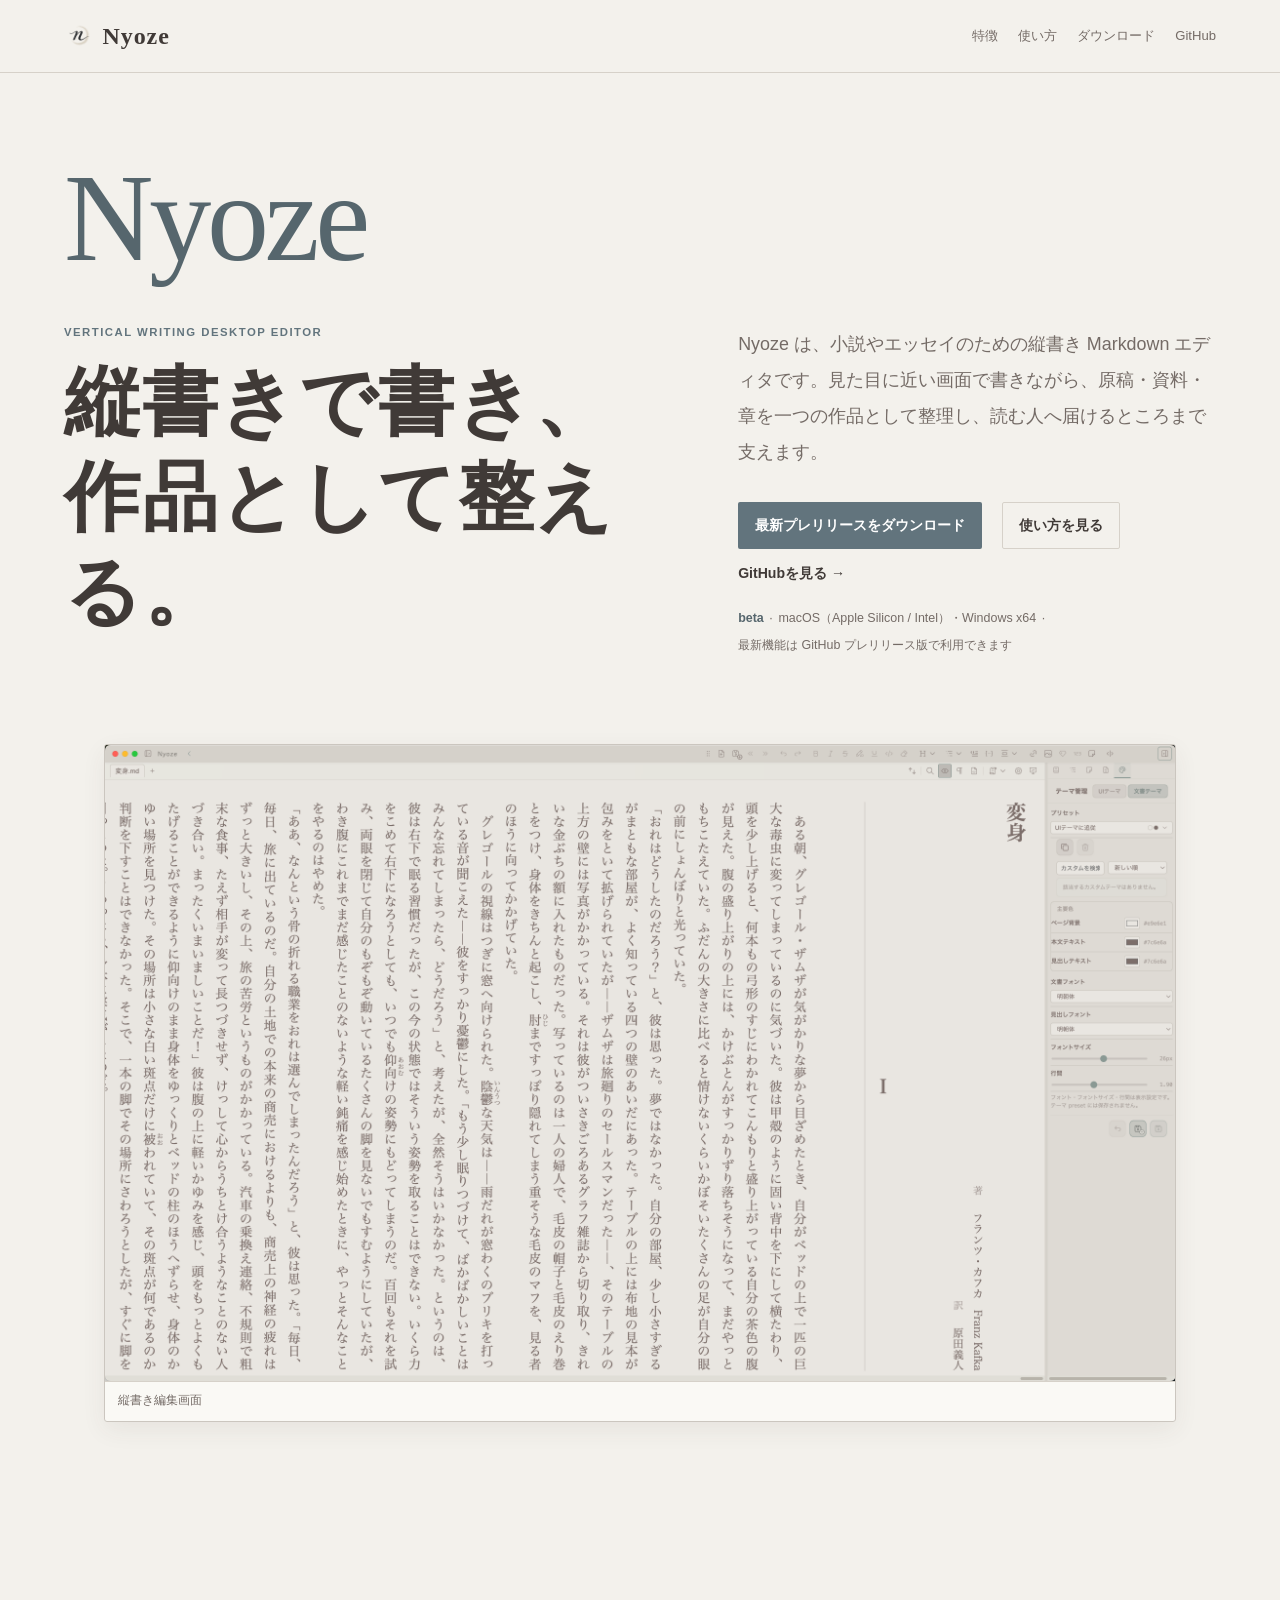
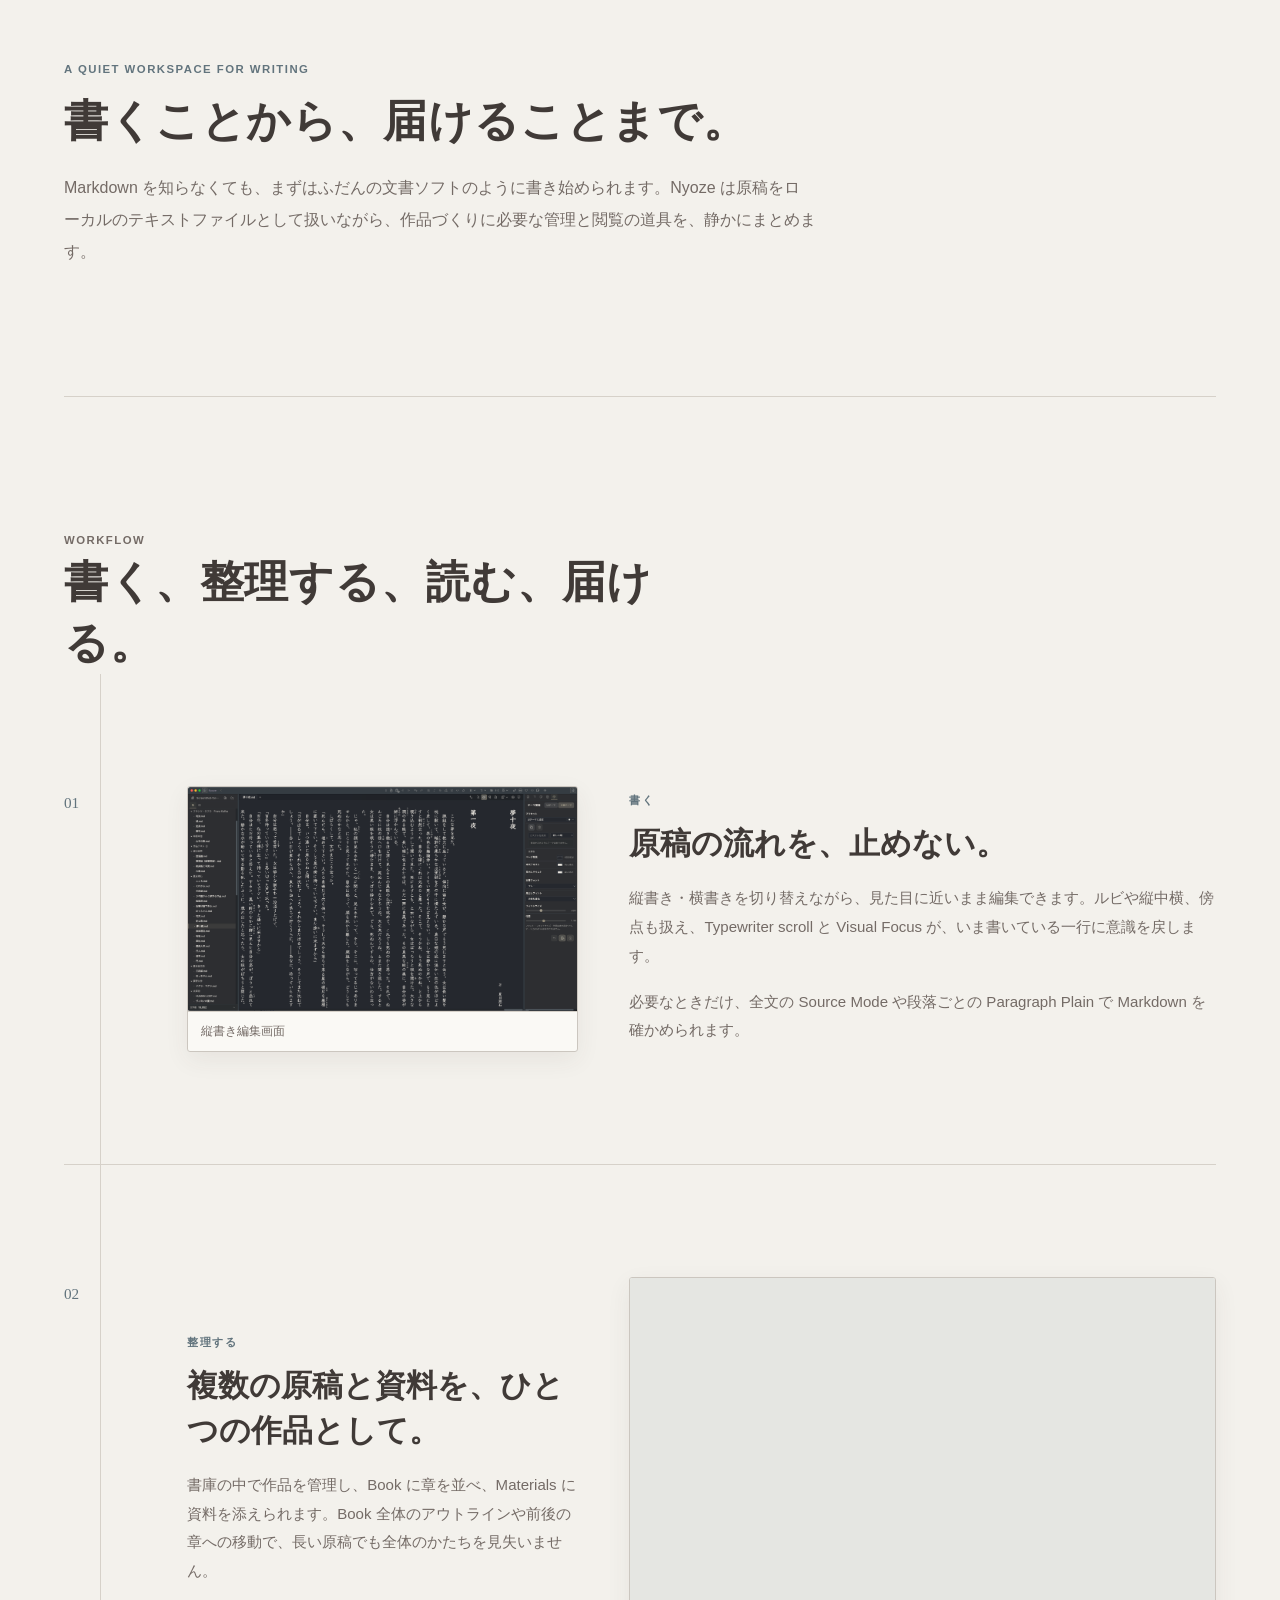
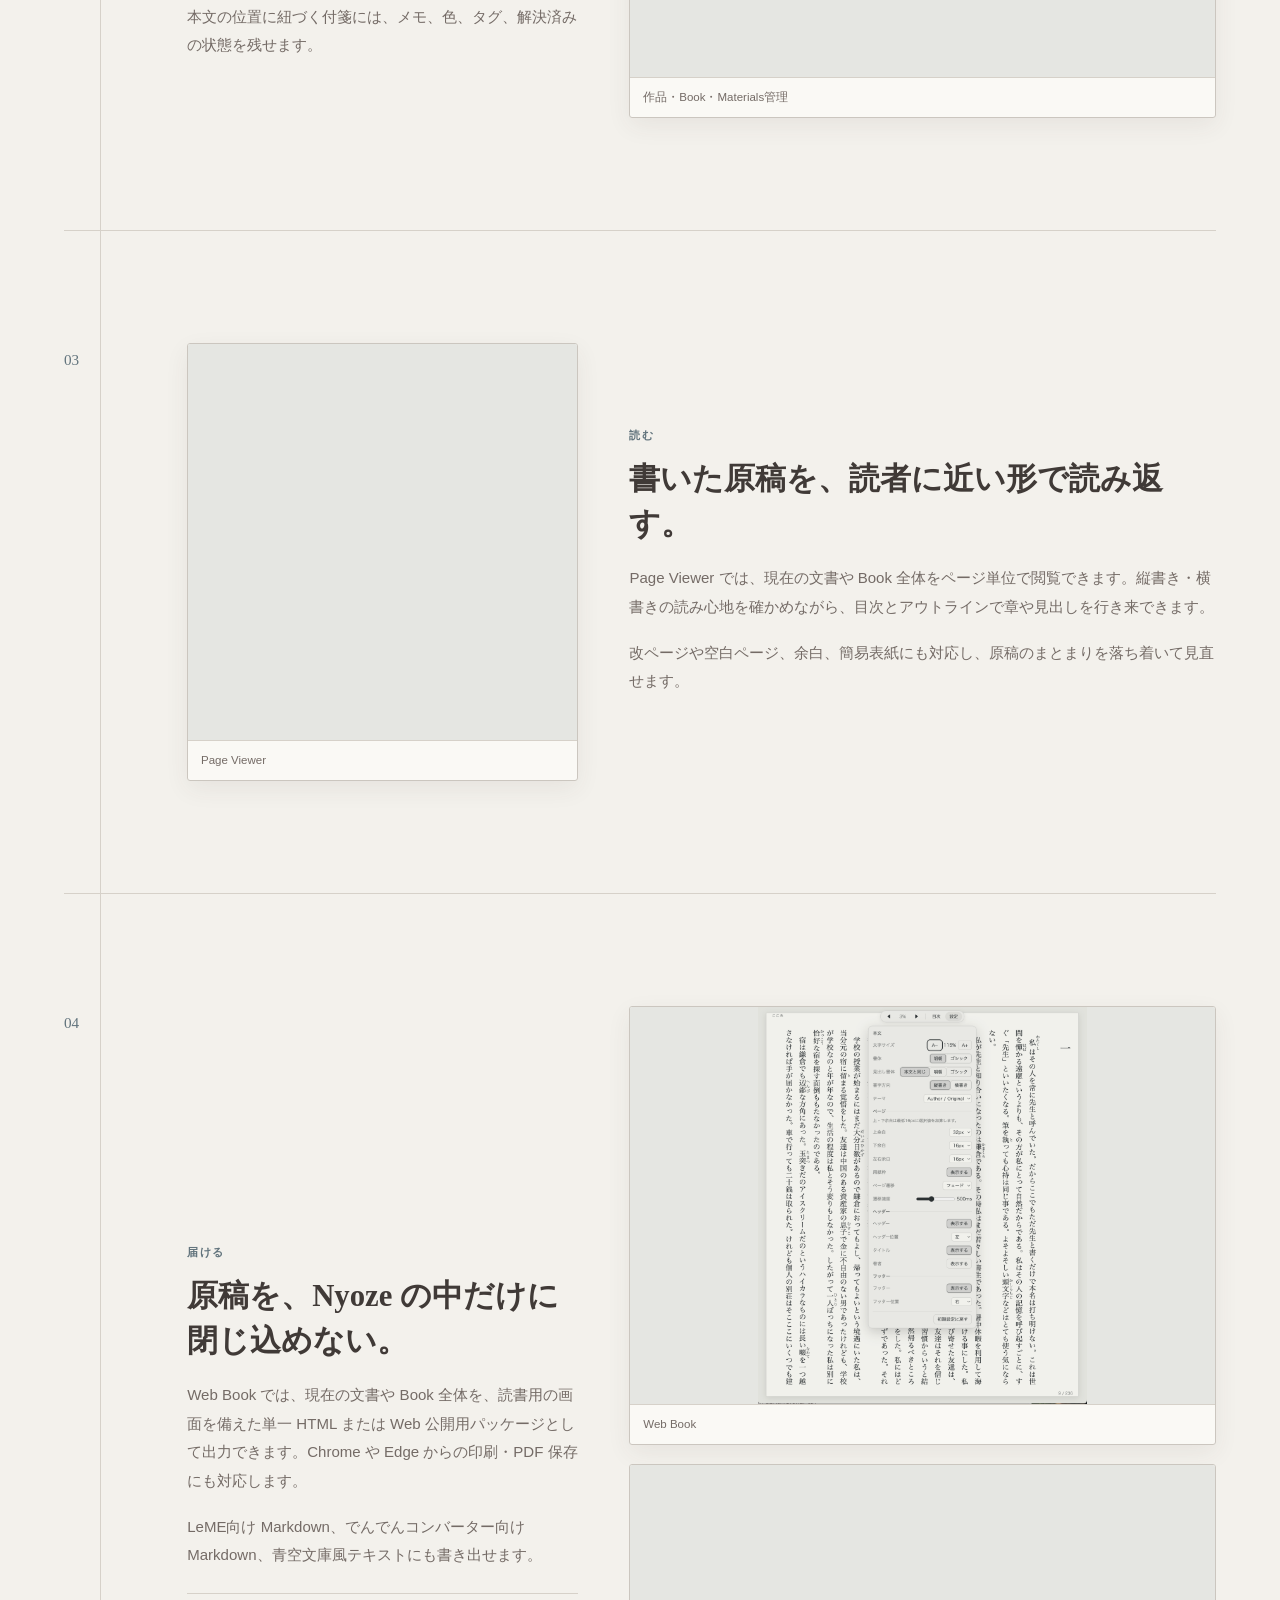
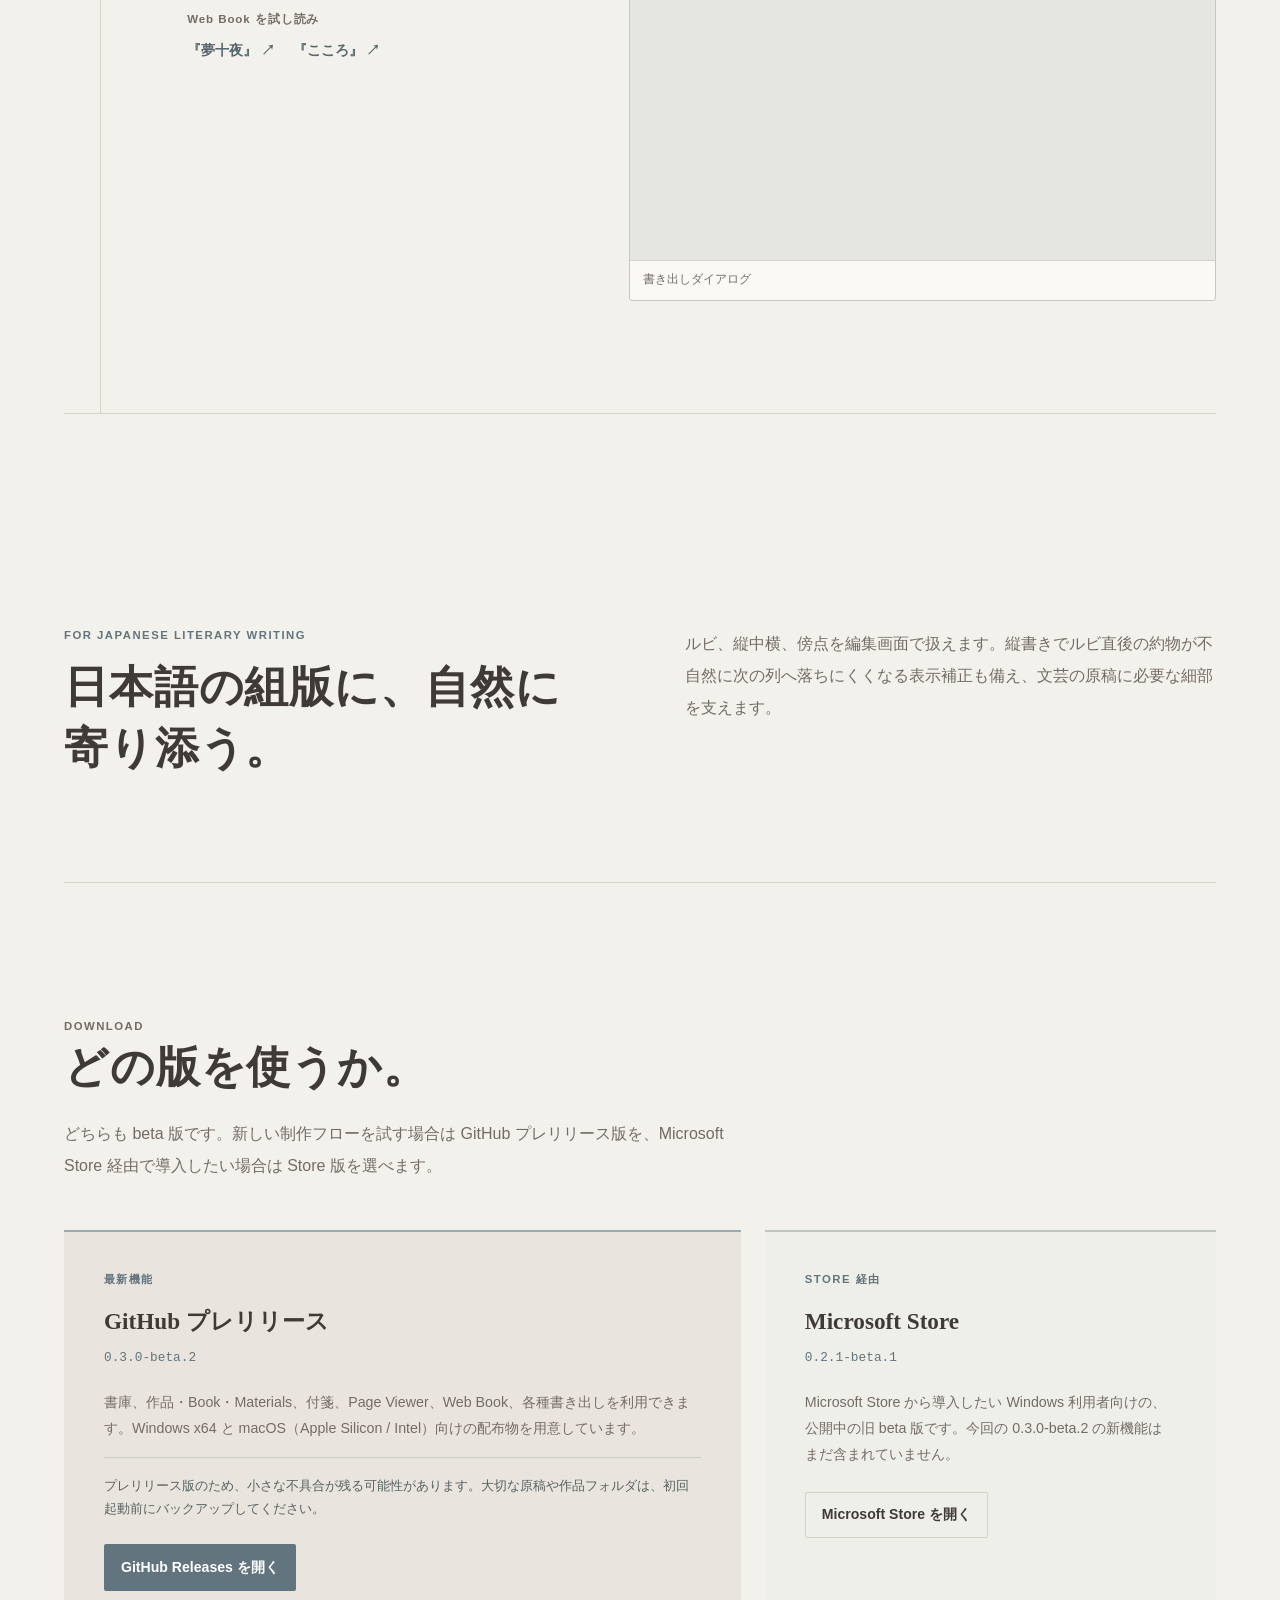
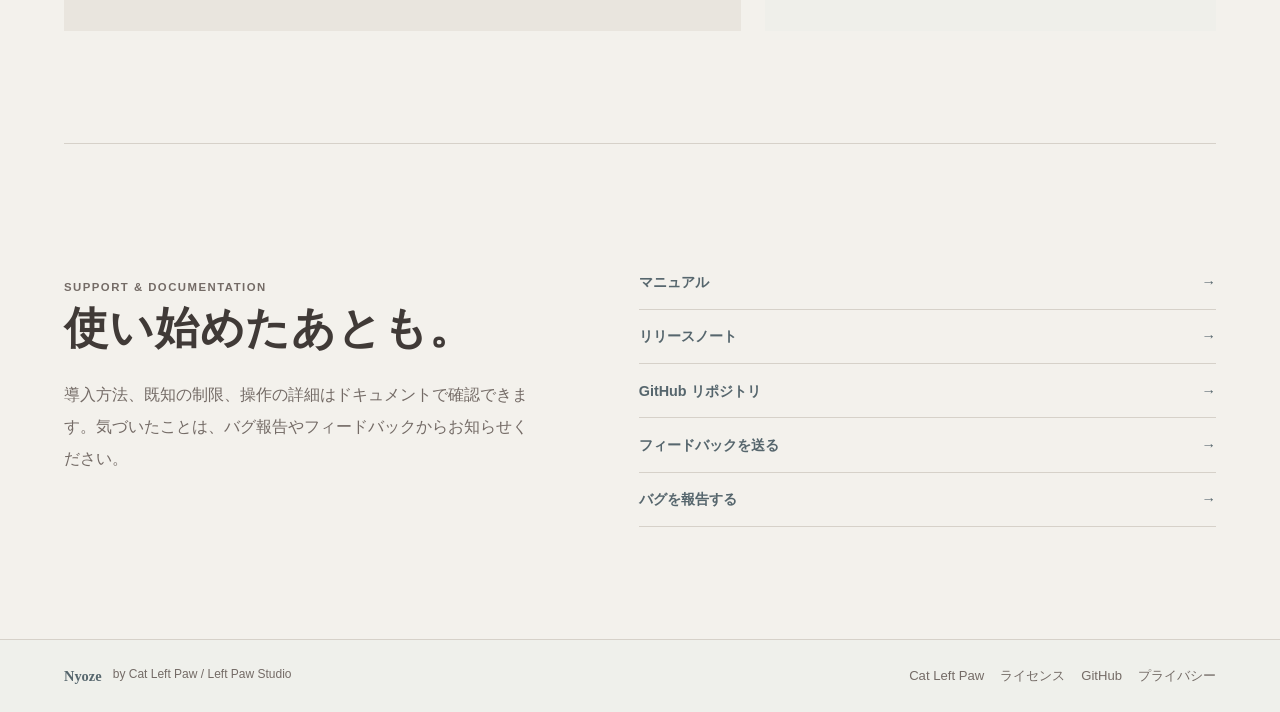
==== commit 5224aed3: "Update Nyoze prerelease to beta.2" ====
--- a/nyoze/index.html
+++ b/nyoze/index.html
@@ -39,7 +39,7 @@
           <div class="nyoze-hero__details">
             <p class="nyoze-hero__lead">Nyoze は、小説やエッセイのための縦書き Markdown エディタです。見た目に近い画面で書きながら、原稿・資料・章を一つの作品として整理し、読む人へ届けるところまで支えます。</p>
             <div class="nyoze-actions" aria-label="Nyoze のリンク">
-              <a class="nyoze-button nyoze-button--primary" href="https://github.com/cat-left-paw/nyoze/releases/tag/v0.3.0-beta.1" rel="noopener noreferrer">最新プレリリースをダウンロード</a>
+              <a class="nyoze-button nyoze-button--primary" href="https://github.com/cat-left-paw/nyoze/releases/tag/v0.3.0-beta.2" rel="noopener noreferrer">最新プレリリースをダウンロード</a>
               <a class="nyoze-button nyoze-button--quiet" href="#workflow">使い方を見る</a>
               <a class="nyoze-text-link" href="https://github.com/cat-left-paw/nyoze" rel="noopener noreferrer">GitHubを見る <span aria-hidden="true">→</span></a>
             </div>
@@ -158,16 +158,16 @@
         <article class="nyoze-download-option nyoze-download-option--recommended" data-reveal>
           <p class="nyoze-option-kicker">最新機能</p>
           <h3>GitHub プレリリース</h3>
-          <p class="nyoze-version">0.3.0-beta.1</p>
+          <p class="nyoze-version">0.3.0-beta.2</p>
           <p>書庫、作品・Book・Materials、付箋、Page Viewer、Web Book、各種書き出しを利用できます。Windows x64 と macOS（Apple Silicon / Intel）向けの配布物を用意しています。</p>
           <p class="nyoze-caution">プレリリース版のため、小さな不具合が残る可能性があります。大切な原稿や作品フォルダは、初回起動前にバックアップしてください。</p>
-          <a class="nyoze-button nyoze-button--primary" href="https://github.com/cat-left-paw/nyoze/releases/tag/v0.3.0-beta.1" rel="noopener noreferrer">GitHub Releases を開く</a>
+          <a class="nyoze-button nyoze-button--primary" href="https://github.com/cat-left-paw/nyoze/releases/tag/v0.3.0-beta.2" rel="noopener noreferrer">GitHub Releases を開く</a>
         </article>
         <article class="nyoze-download-option" data-reveal data-reveal-delay="1">
           <p class="nyoze-option-kicker">Store 経由</p>
           <h3>Microsoft Store</h3>
           <p class="nyoze-version">0.2.1-beta.1</p>
-          <p>Microsoft Store から導入したい Windows 利用者向けの、公開中の旧 beta 版です。今回の 0.3.0-beta.1 の新機能はまだ含まれていません。</p>
+          <p>Microsoft Store から導入したい Windows 利用者向けの、公開中の旧 beta 版です。今回の 0.3.0-beta.2 の新機能はまだ含まれていません。</p>
           <a class="nyoze-button nyoze-button--quiet" href="https://apps.microsoft.com/detail/9N52TD18DBCR" rel="noopener noreferrer">Microsoft Store を開く</a>
         </article>
       </div>
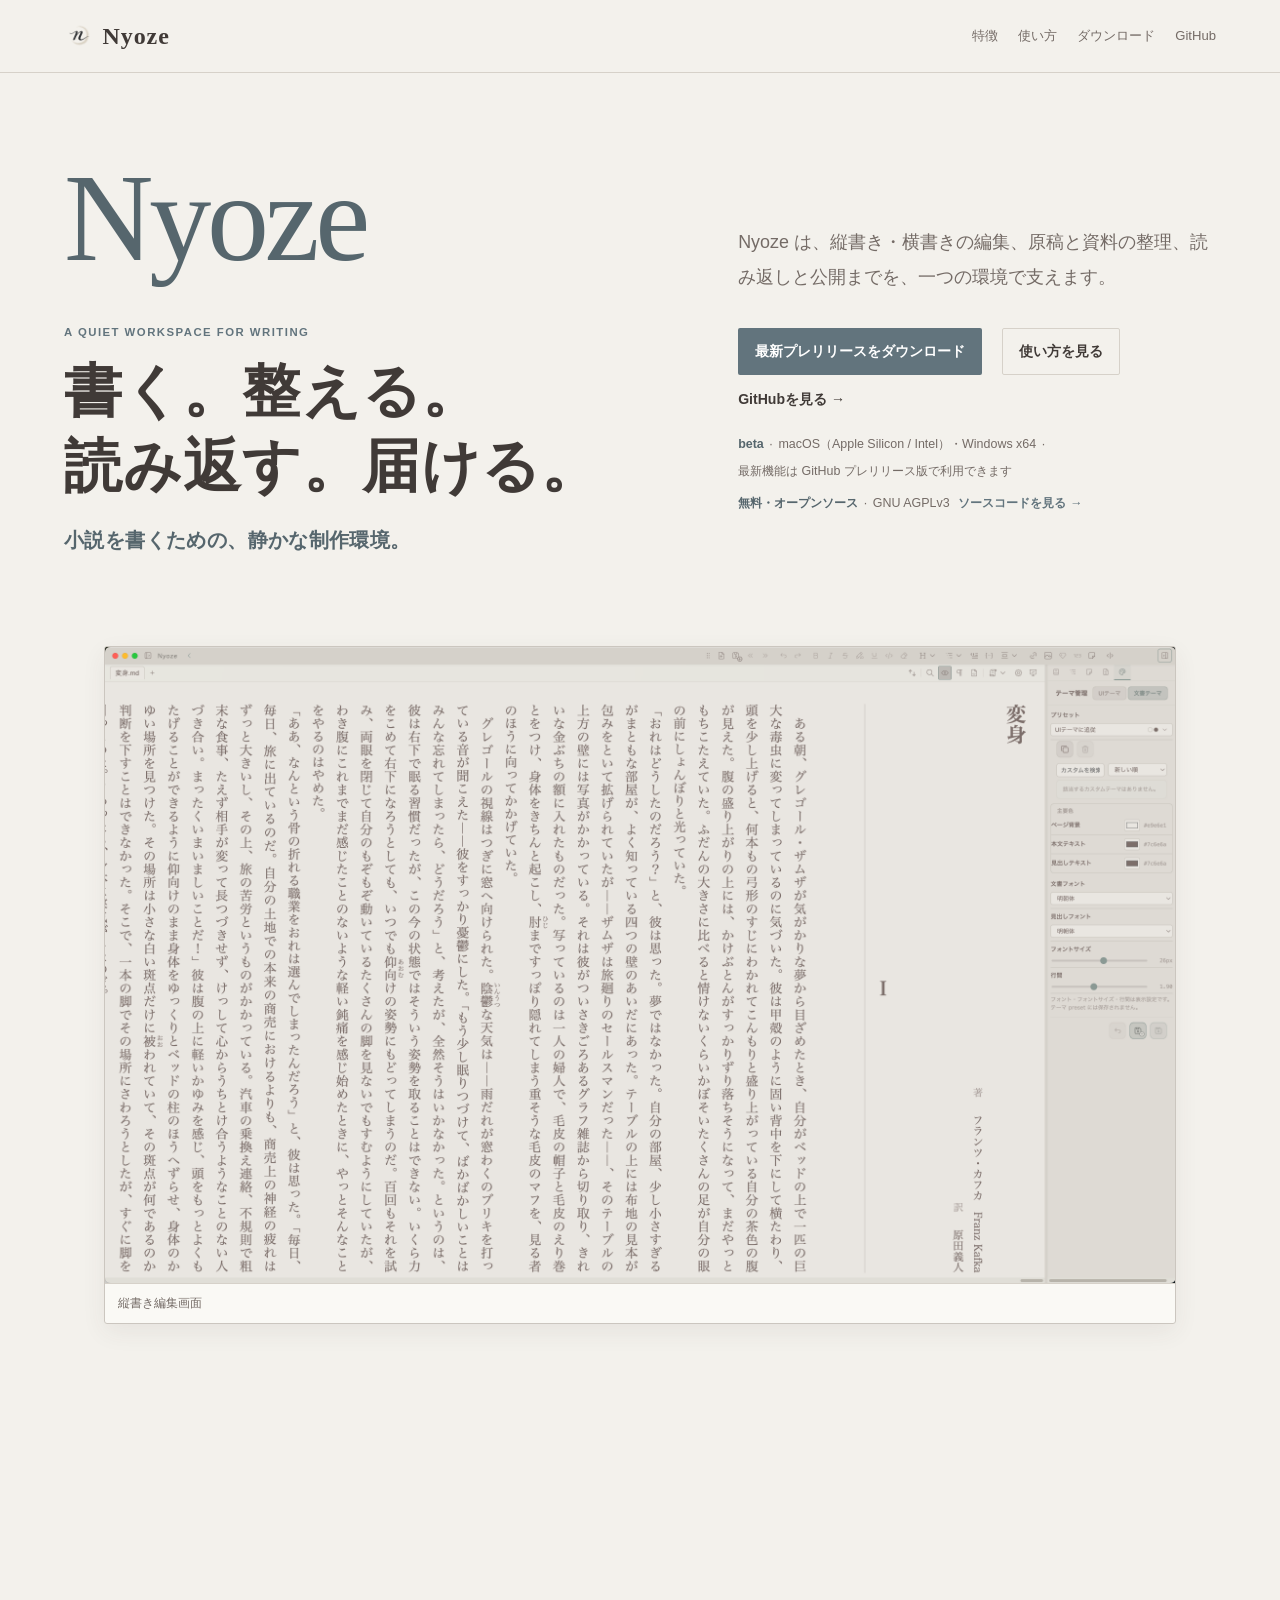
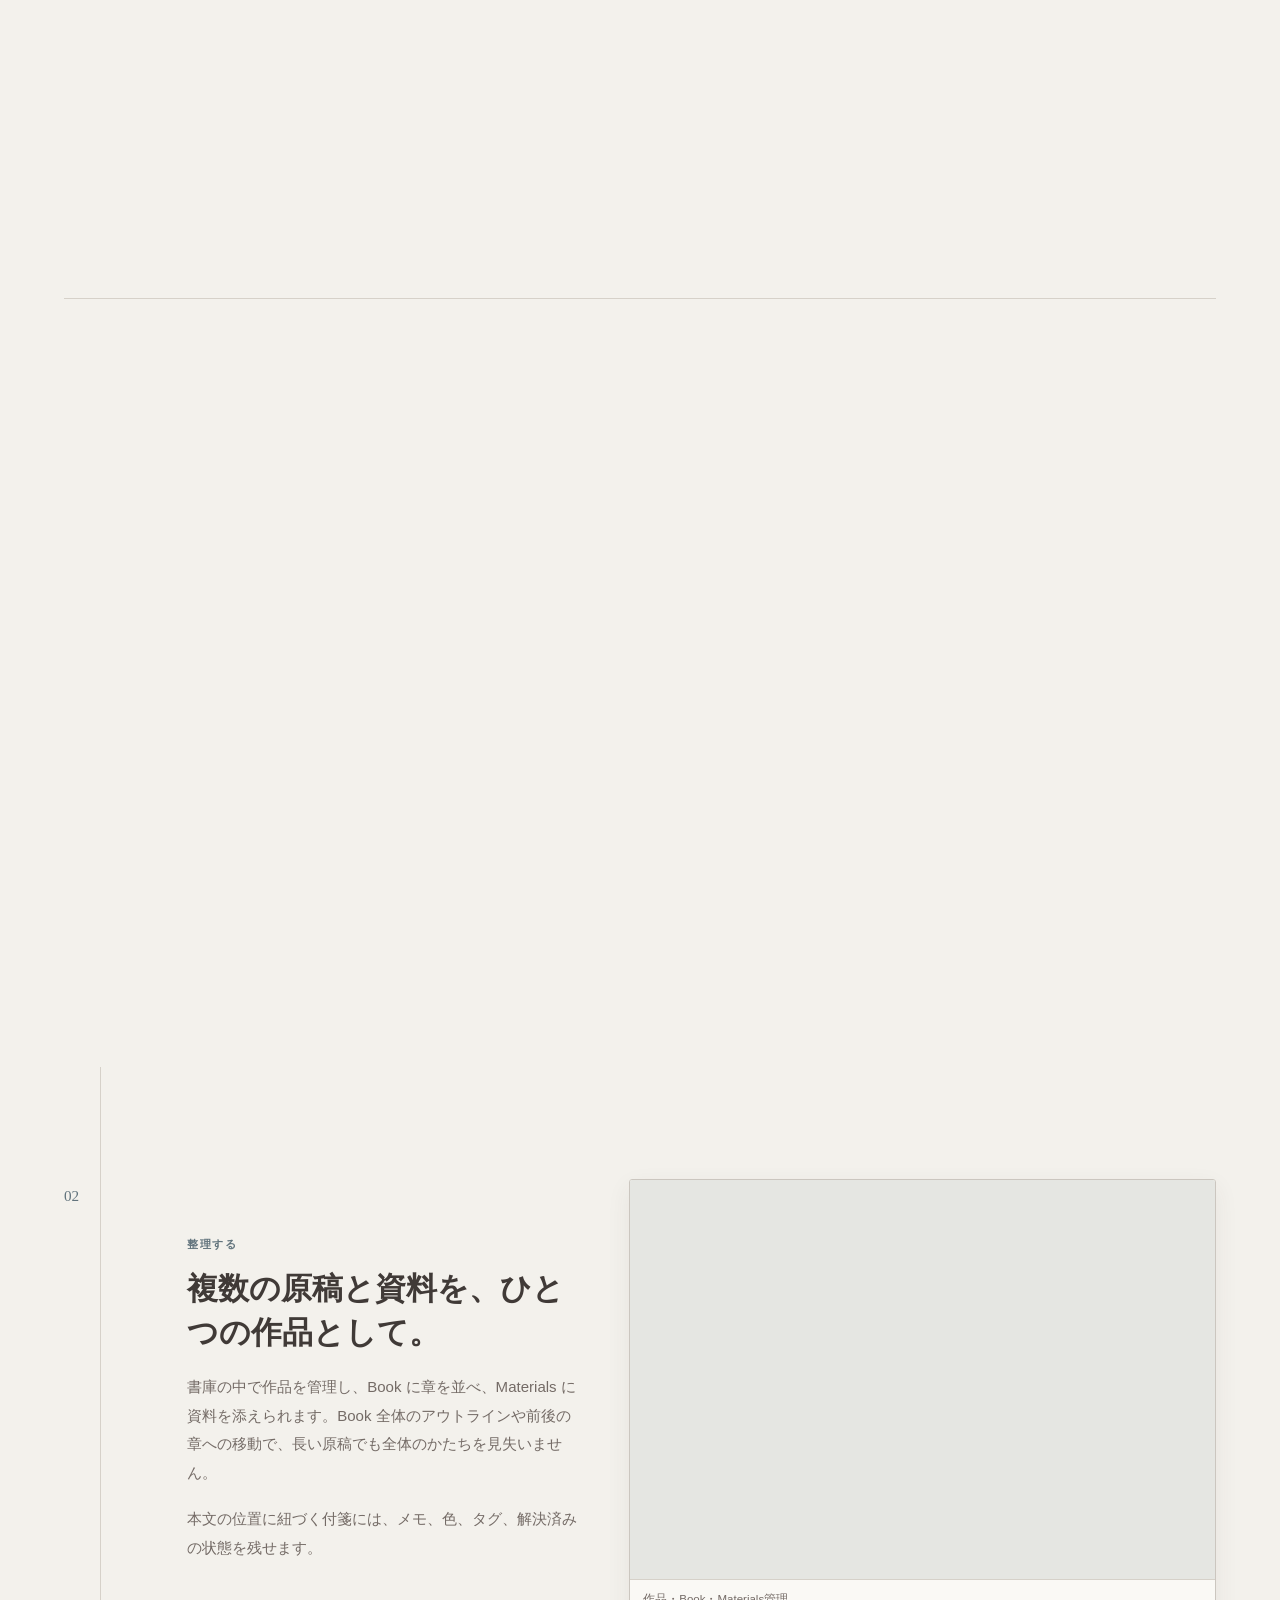
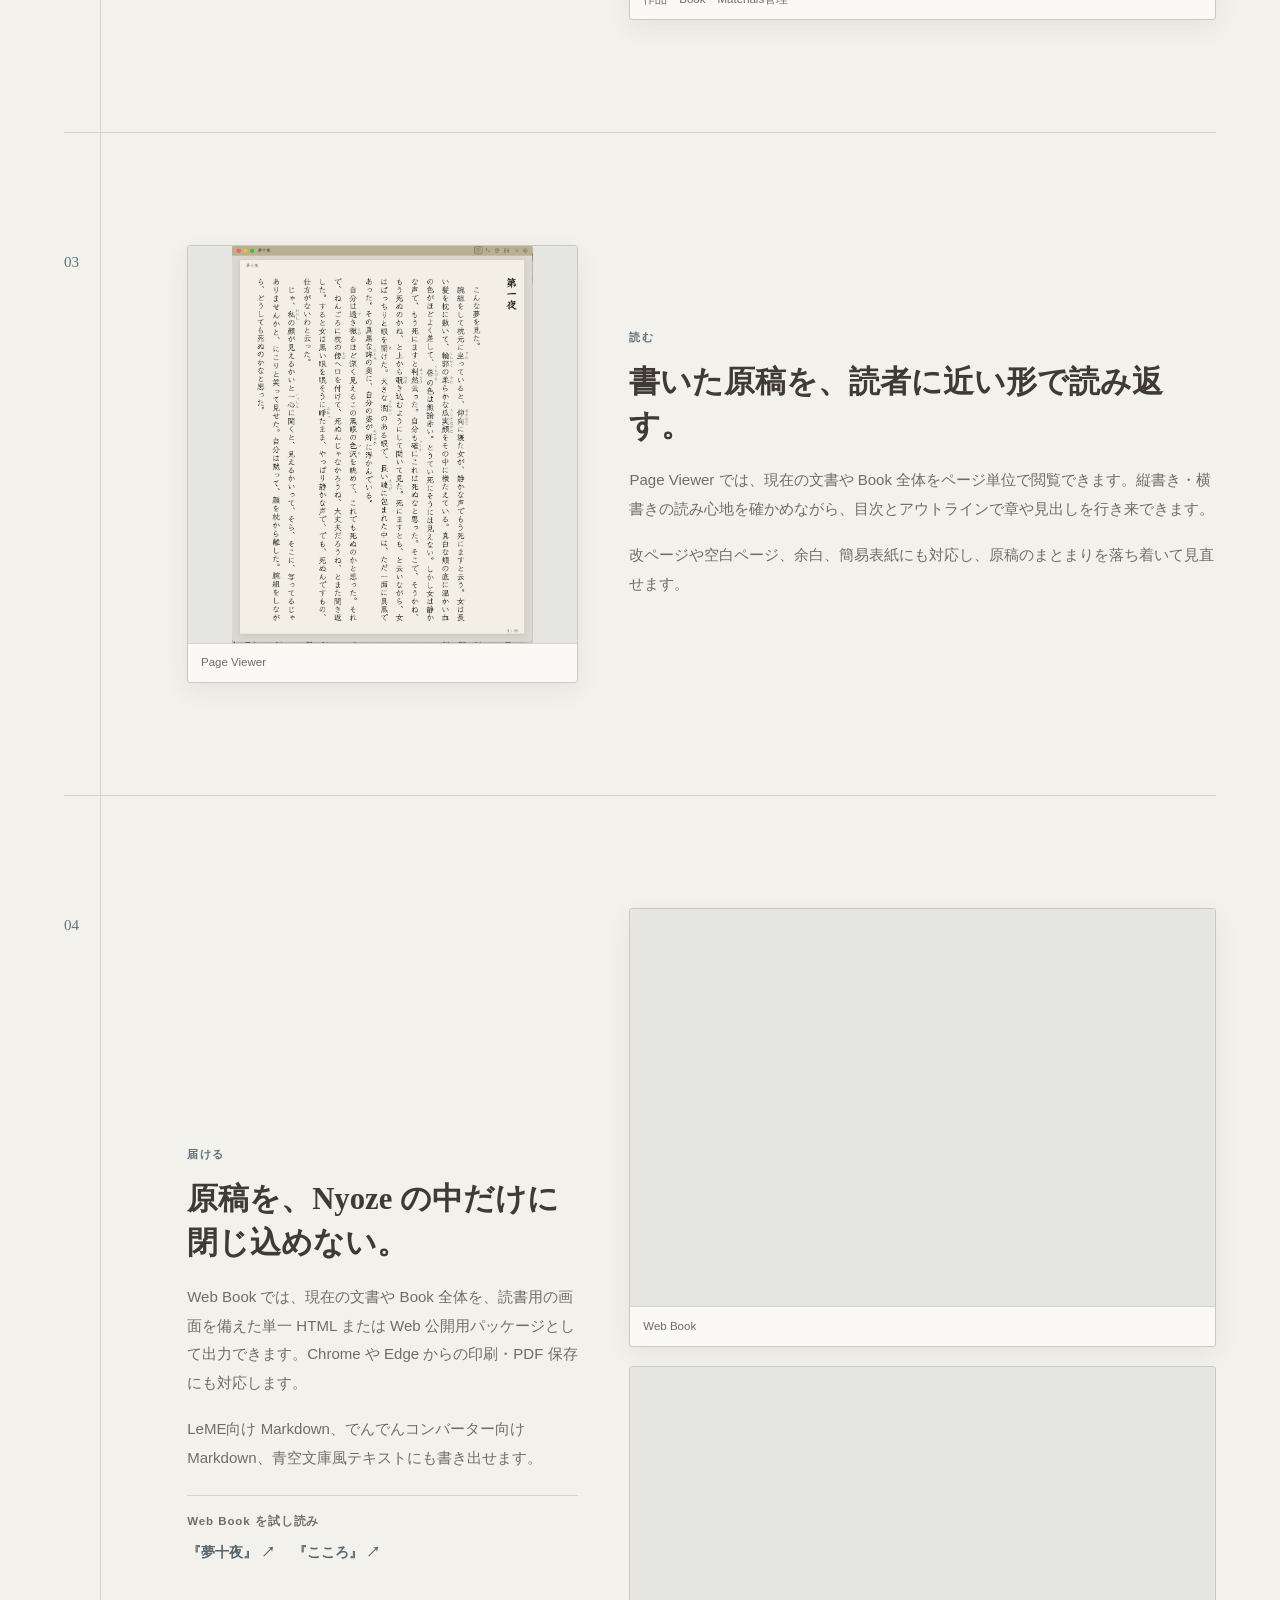
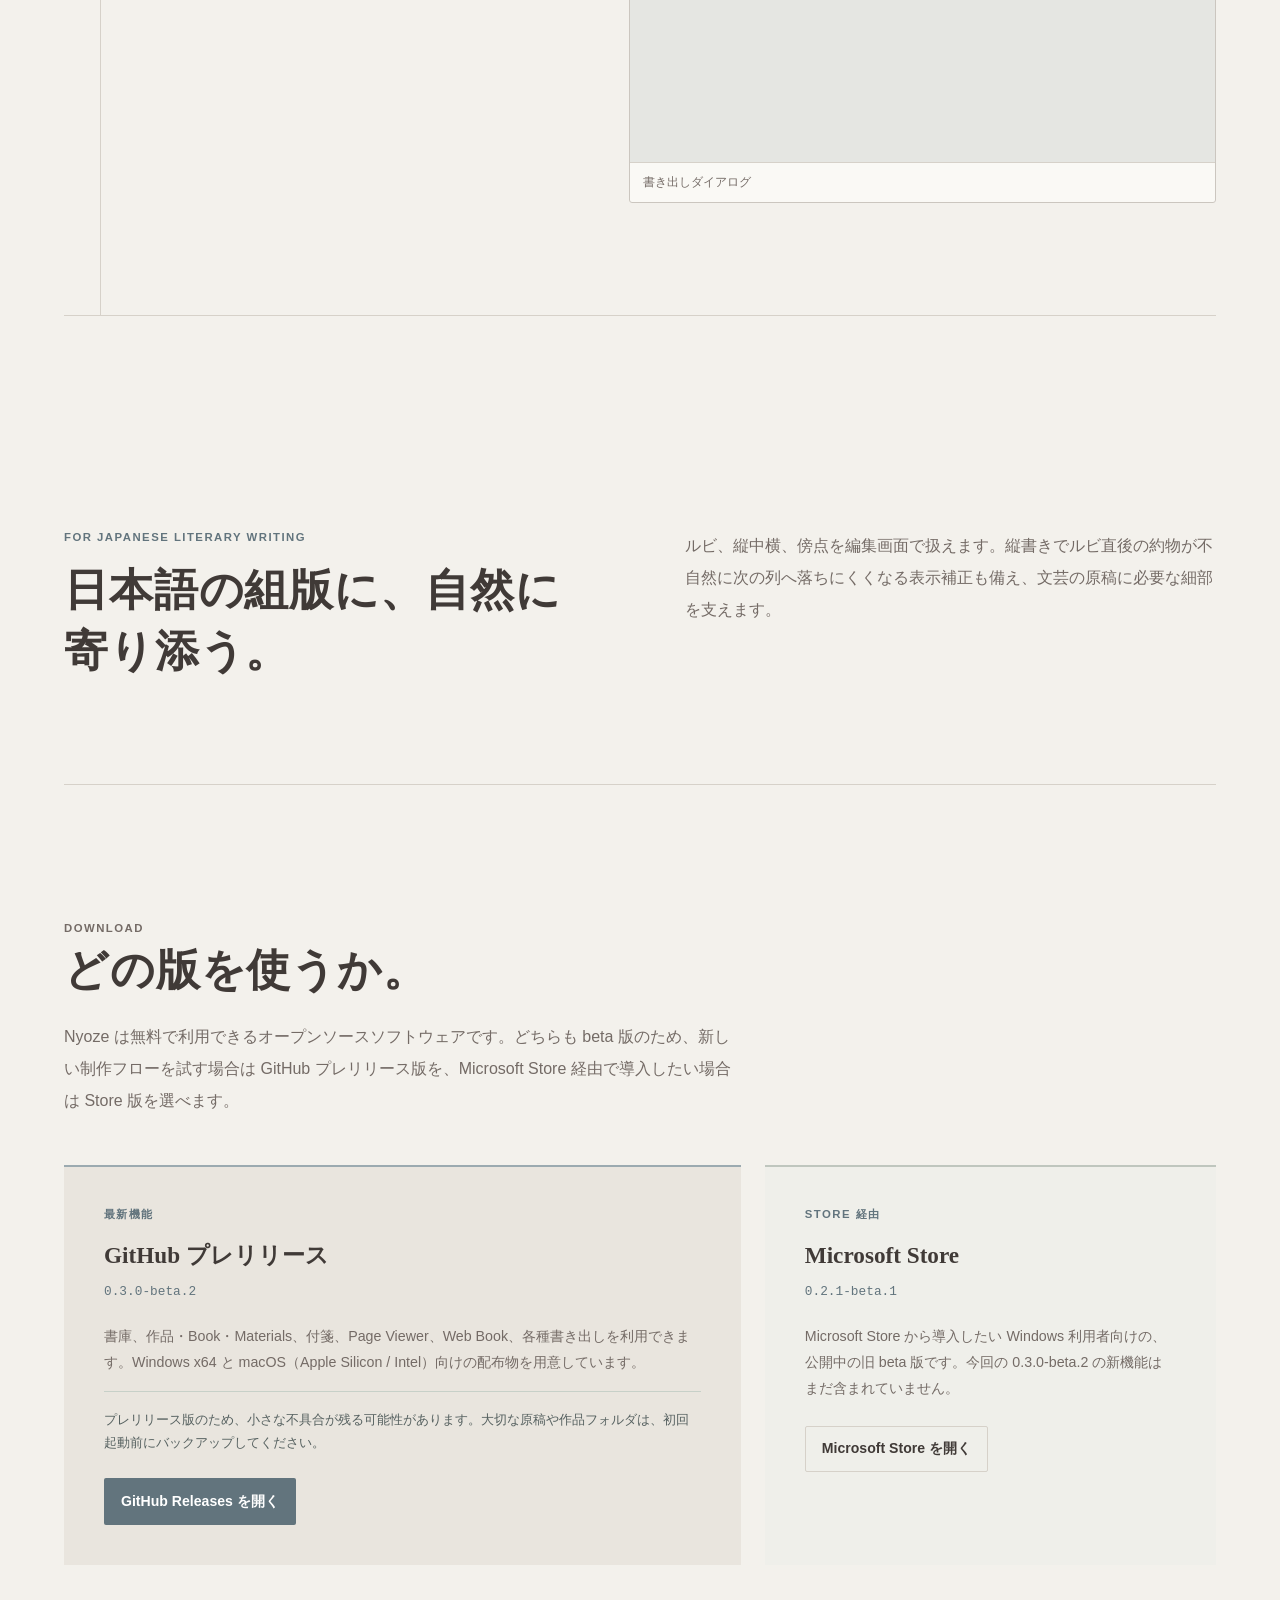
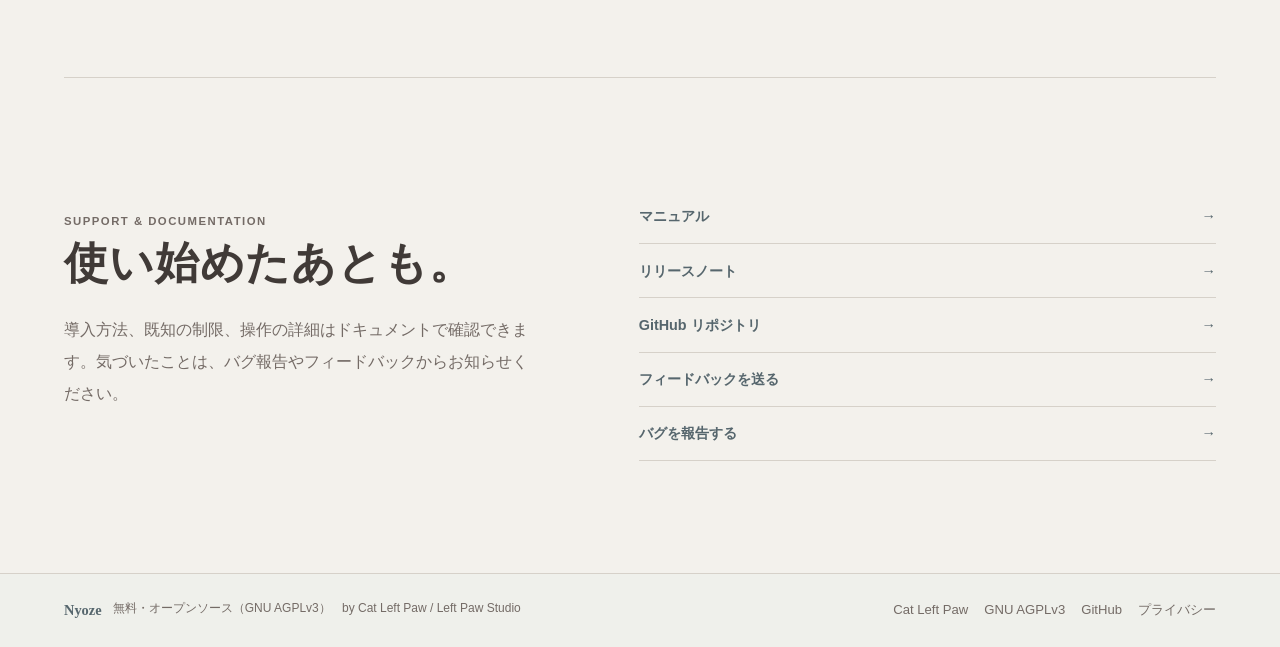
==== commit 5e5aa23f: "Refine Nyoze hero messaging" ====
--- a/nyoze/index.html
+++ b/nyoze/index.html
@@ -3,8 +3,8 @@
 <head>
   <meta charset="UTF-8">
   <meta name="viewport" content="width=device-width, initial-scale=1">
-  <title>Nyoze — 縦書きで書き、作品として整える</title>
-  <meta name="description" content="Nyoze は、文芸執筆のための縦書き Markdown デスクトップエディタです。執筆、作品管理、閲覧、Web公開と外部書き出しを一つの環境で支えます。">
+  <title>Nyoze — 小説を書くための、静かな制作環境</title>
+  <meta name="description" content="Nyoze は、小説を書くための無料・オープンソースのデスクトップアプリです。執筆、作品管理、閲覧、Web公開と外部書き出しを一つの環境で支えます。">
   <link rel="stylesheet" href="../styles.css">
   <link rel="stylesheet" href="nyoze.css">
   <script src="nyoze.js" defer></script>
@@ -33,17 +33,19 @@
         </div>
         <div class="nyoze-hero__copy">
           <div class="nyoze-hero__statement">
-            <p class="nyoze-eyebrow">Vertical writing desktop editor</p>
-            <h1 id="hero-title">縦書きで書き、<br>作品として整える。</h1>
+            <p class="nyoze-eyebrow">A quiet workspace for writing</p>
+            <h1 id="hero-title">書く。整える。<br>読み返す。届ける。</h1>
+            <p class="nyoze-hero__tagline">小説を書くための、静かな制作環境。</p>
           </div>
           <div class="nyoze-hero__details">
-            <p class="nyoze-hero__lead">Nyoze は、小説やエッセイのための縦書き Markdown エディタです。見た目に近い画面で書きながら、原稿・資料・章を一つの作品として整理し、読む人へ届けるところまで支えます。</p>
+            <p class="nyoze-hero__lead">Nyoze は、縦書き・横書きの編集、原稿と資料の整理、読み返しと公開までを、一つの環境で支えます。</p>
             <div class="nyoze-actions" aria-label="Nyoze のリンク">
               <a class="nyoze-button nyoze-button--primary" href="https://github.com/cat-left-paw/nyoze/releases/tag/v0.3.0-beta.2" rel="noopener noreferrer">最新プレリリースをダウンロード</a>
               <a class="nyoze-button nyoze-button--quiet" href="#workflow">使い方を見る</a>
               <a class="nyoze-text-link" href="https://github.com/cat-left-paw/nyoze" rel="noopener noreferrer">GitHubを見る <span aria-hidden="true">→</span></a>
             </div>
             <p class="nyoze-platform-note"><strong>beta</strong><span aria-hidden="true">·</span> macOS（Apple Silicon / Intel）・Windows x64 <span aria-hidden="true">·</span> 最新機能は GitHub プレリリース版で利用できます</p>
+            <p class="nyoze-open-source-note"><strong>無料・オープンソース</strong><span aria-hidden="true">·</span><span>GNU AGPLv3</span><a href="https://github.com/cat-left-paw/nyoze" rel="noopener noreferrer">ソースコードを見る <span aria-hidden="true">→</span></a></p>
           </div>
         </div>
       </div>
@@ -152,7 +154,7 @@
       <div class="nyoze-section-heading" data-reveal>
         <p class="nyoze-eyebrow">Download</p>
         <h2 id="download-title">どの版を使うか。</h2>
-        <p>どちらも beta 版です。新しい制作フローを試す場合は GitHub プレリリース版を、Microsoft Store 経由で導入したい場合は Store 版を選べます。</p>
+        <p>Nyoze は無料で利用できるオープンソースソフトウェアです。どちらも beta 版のため、新しい制作フローを試す場合は GitHub プレリリース版を、Microsoft Store 経由で導入したい場合は Store 版を選べます。</p>
       </div>
       <div class="nyoze-download-options">
         <article class="nyoze-download-option nyoze-download-option--recommended" data-reveal>
@@ -191,10 +193,10 @@
 
   <footer class="nyoze-footer">
     <div class="nyoze-footer__inner">
-      <p><strong>Nyoze</strong><span>by Cat Left Paw / Left Paw Studio</span></p>
+      <p><strong>Nyoze</strong><span>無料・オープンソース（GNU AGPLv3）</span><span>by Cat Left Paw / Left Paw Studio</span></p>
       <nav aria-label="フッターリンク">
         <a href="/">Cat Left Paw</a>
-        <a href="https://github.com/cat-left-paw/nyoze/blob/main/LICENSE" rel="noopener noreferrer">ライセンス</a>
+        <a href="https://github.com/cat-left-paw/nyoze/blob/main/LICENSE" rel="noopener noreferrer">GNU AGPLv3</a>
         <a href="https://github.com/cat-left-paw/nyoze" rel="noopener noreferrer">GitHub</a>
         <a href="https://github.com/cat-left-paw/nyoze/blob/main/PRIVACY.md" rel="noopener noreferrer">プライバシー</a>
       </nav>
--- a/nyoze/nyoze.css
+++ b/nyoze/nyoze.css
@@ -111,6 +111,10 @@
   text-align: left;
 }
 
+.nyoze-hero__details {
+  margin-top: clamp(-7rem, -8vw, -4rem);
+}
+
 .nyoze-hero__brand {
   width: fit-content;
   margin: 0 0 clamp(2.5rem, 4vw, 3.5rem);
@@ -160,9 +164,20 @@
 }
 
 .nyoze-hero h1 {
-  font-size: clamp(2.55rem, 6vw, 4.75rem);
-  line-height: 1.25;
+  font-size: clamp(2rem, 4.5vw, 4.2rem);
+  line-height: 1.3;
   text-align: left;
+  white-space: nowrap;
+}
+
+.nyoze-hero__tagline {
+  margin: 1.15rem 0 0;
+  color: var(--nyoze-ui-ink);
+  font-family: var(--nyoze-serif);
+  font-size: clamp(1rem, 1.55vw, 1.22rem);
+  font-weight: 600;
+  letter-spacing: 0.02em;
+  line-height: 1.8;
 }
 
 .nyoze-hero__lead {
@@ -246,6 +261,32 @@
   font-weight: 700;
 }
 
+.nyoze-open-source-note {
+  display: flex;
+  flex-wrap: wrap;
+  align-items: center;
+  gap: 0.35rem;
+  margin: 0.7rem 0 0;
+  color: var(--nyoze-muted);
+  font-size: 0.78rem;
+}
+
+.nyoze-open-source-note strong {
+  color: var(--nyoze-ui-ink);
+  font-weight: 700;
+}
+
+.nyoze-open-source-note a {
+  margin-left: 0.2rem;
+  color: var(--nyoze-accent);
+  font-weight: 700;
+  text-decoration: none;
+}
+
+.nyoze-open-source-note a:hover {
+  color: var(--nyoze-accent-dark);
+}
+
 .nyoze-shot {
   margin: 0;
   overflow: hidden;
@@ -955,11 +996,14 @@
     margin-bottom: 3.5rem;
   }
   .nyoze-hero h1 {
-    font-size: clamp(2.25rem, 12vw, 3.25rem);
+    font-size: clamp(1.65rem, 9.5vw, 3rem);
   }
   .nyoze-hero__copy {
     grid-template-columns: 1fr;
     gap: 2rem;
+  }
+  .nyoze-hero__details {
+    margin-top: 0;
   }
   .nyoze-hero__brand {
     margin-bottom: 3.25rem;
@@ -1032,6 +1076,9 @@
     font-size: 0.68rem;
   }
   .nyoze-platform-note {
+    font-size: 0.7rem;
+  }
+  .nyoze-open-source-note {
     font-size: 0.7rem;
   }
   .nyoze-shot__sidebar {
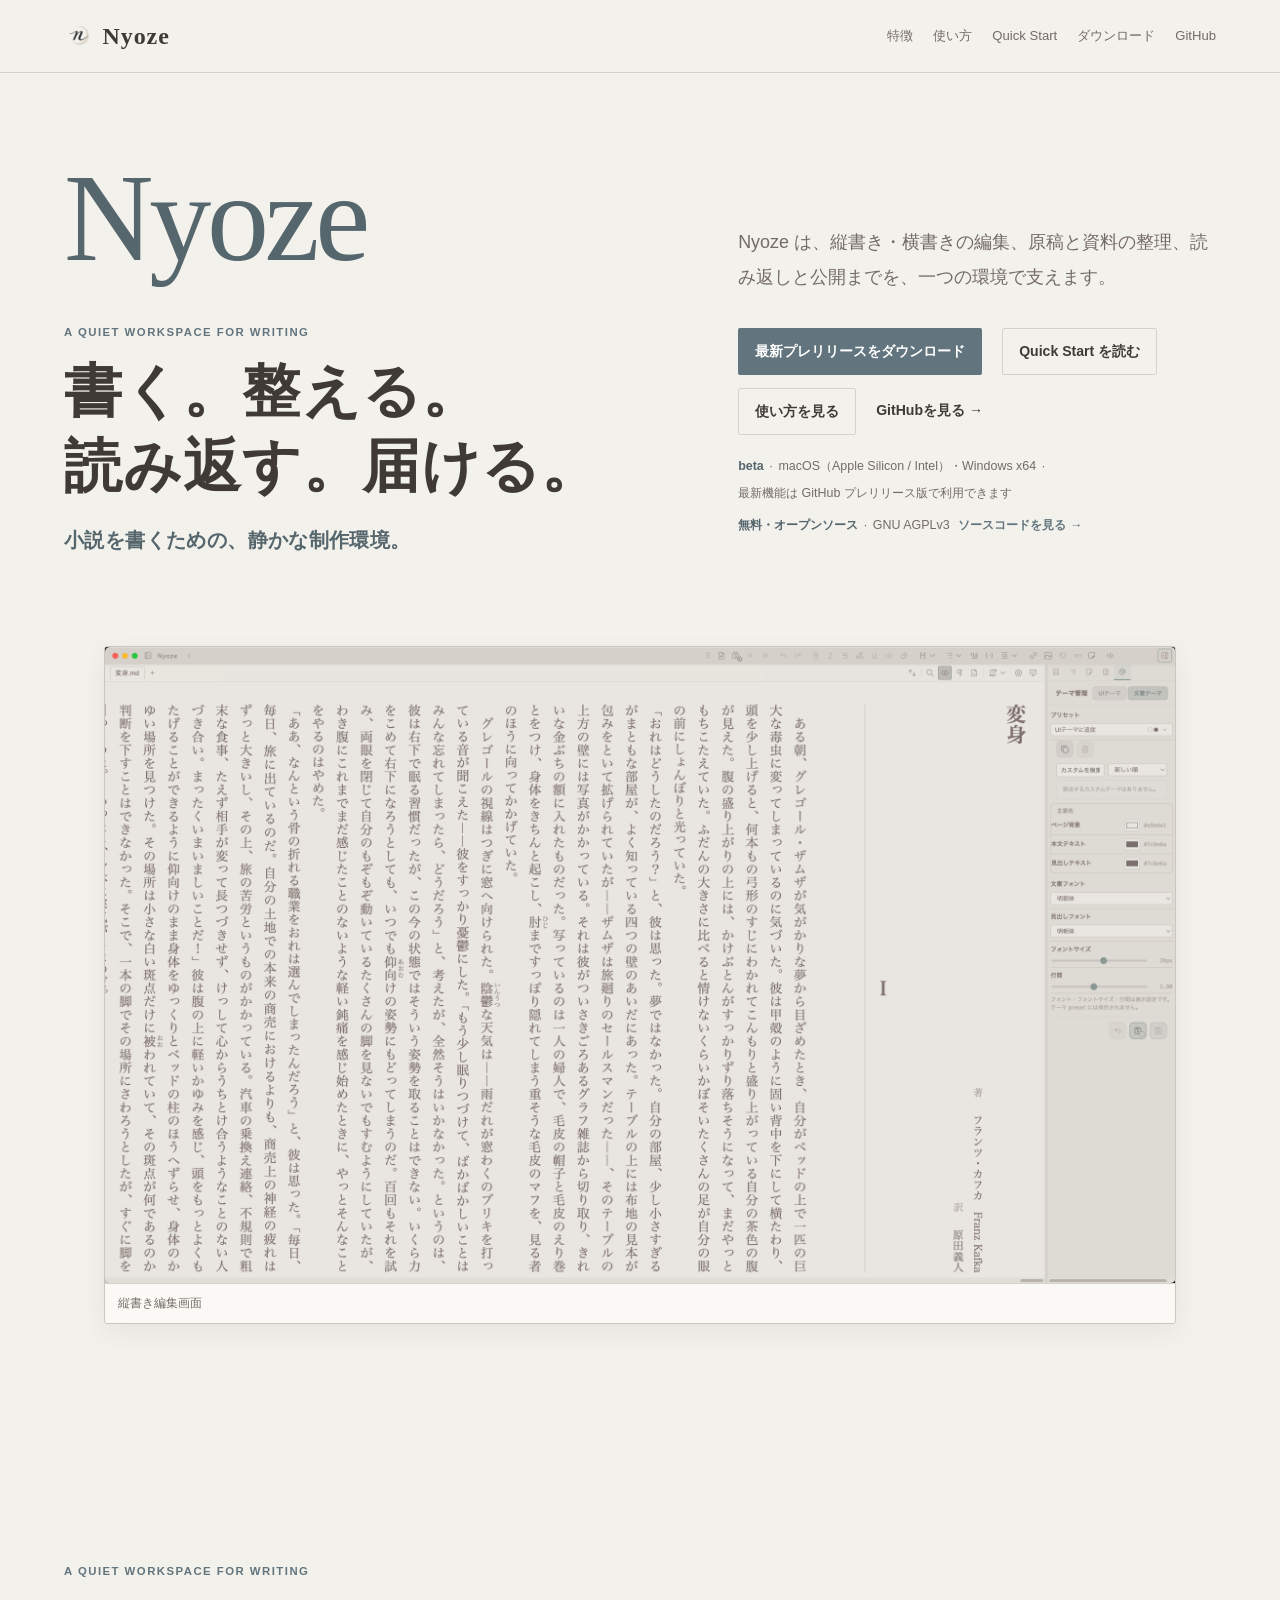
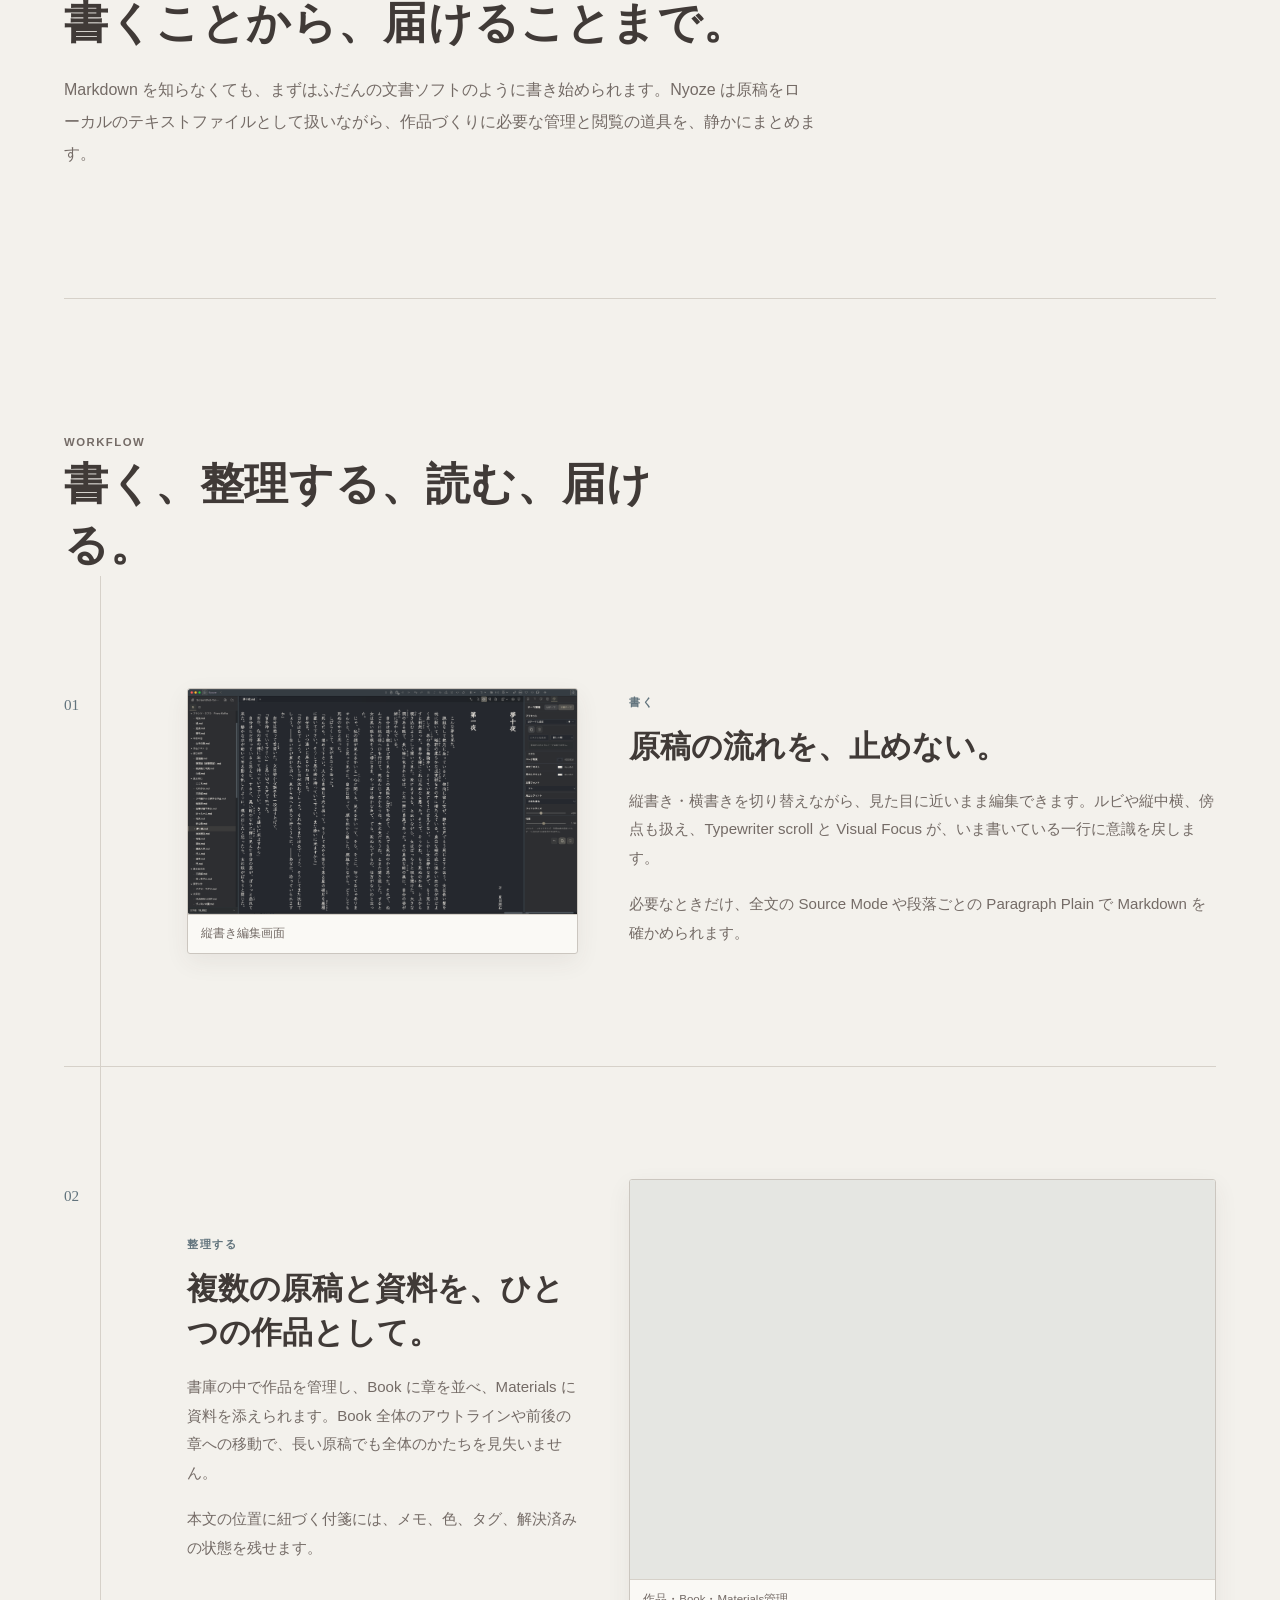
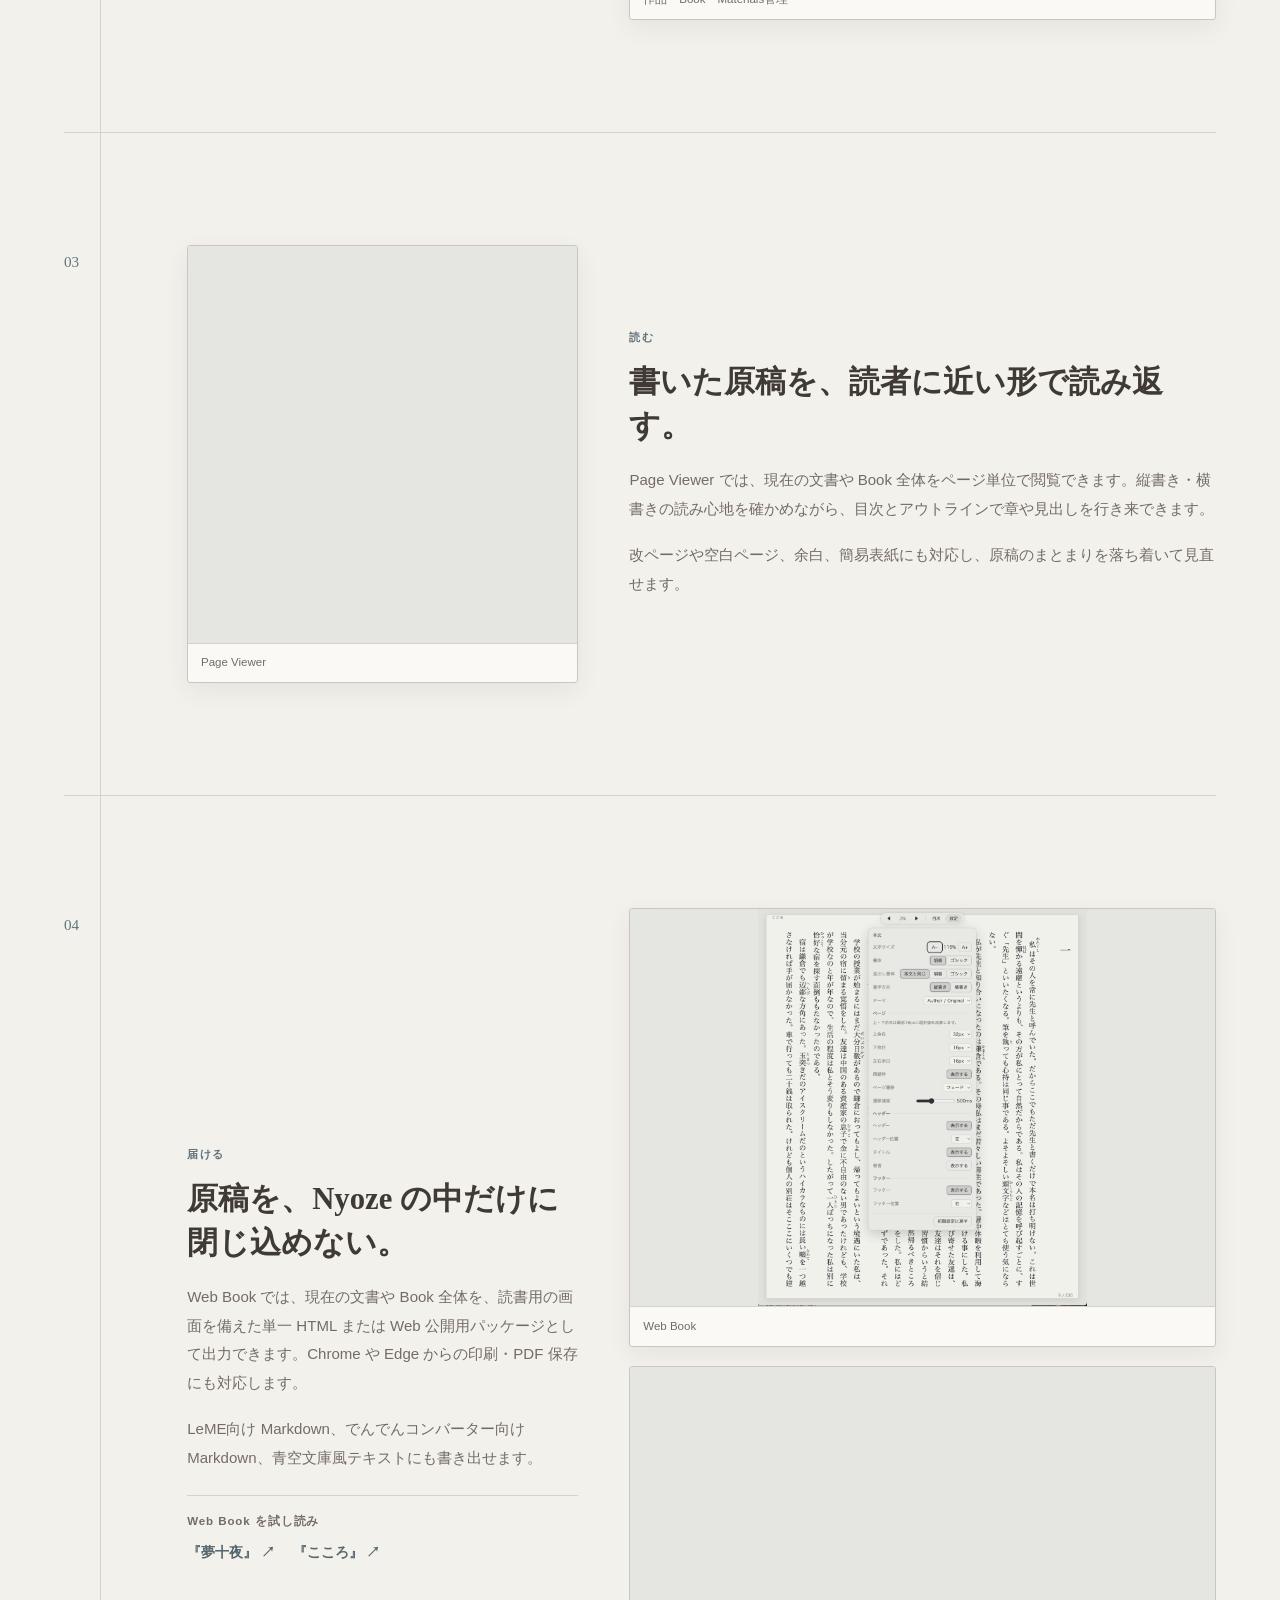
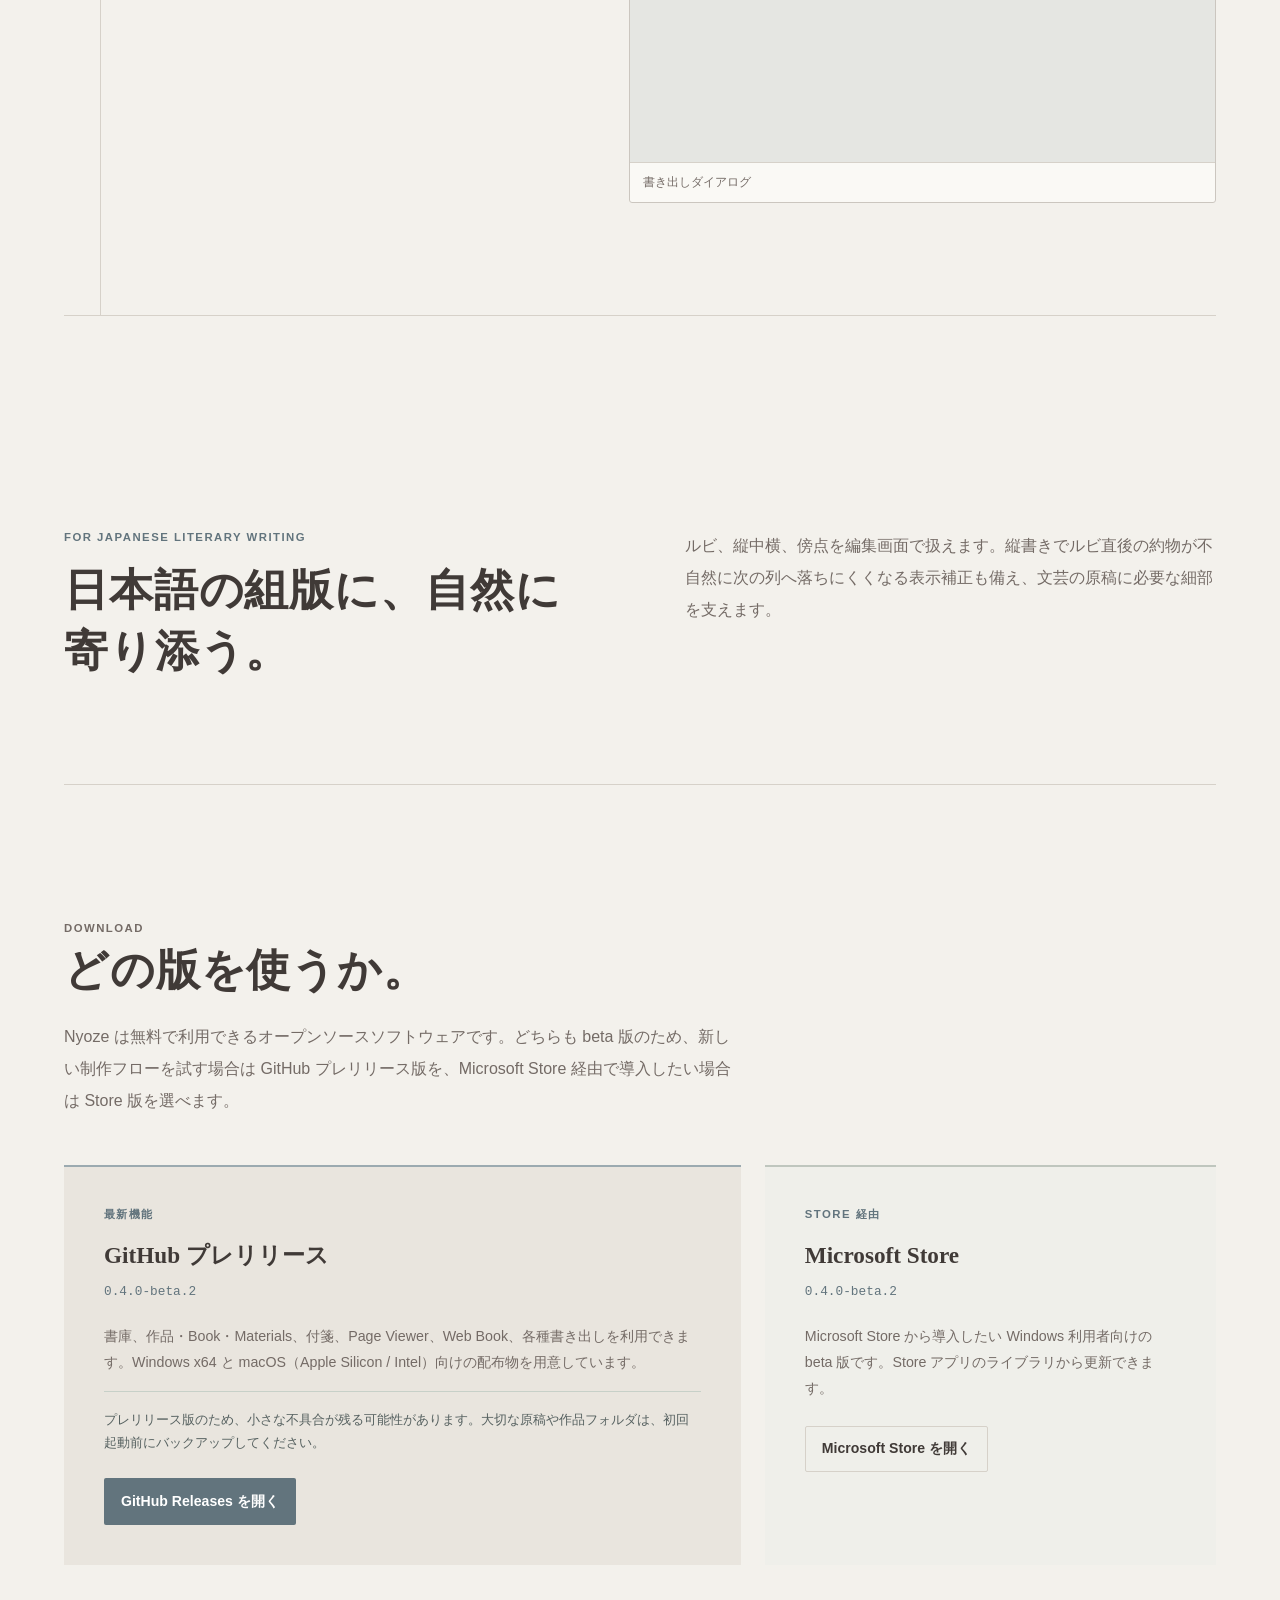
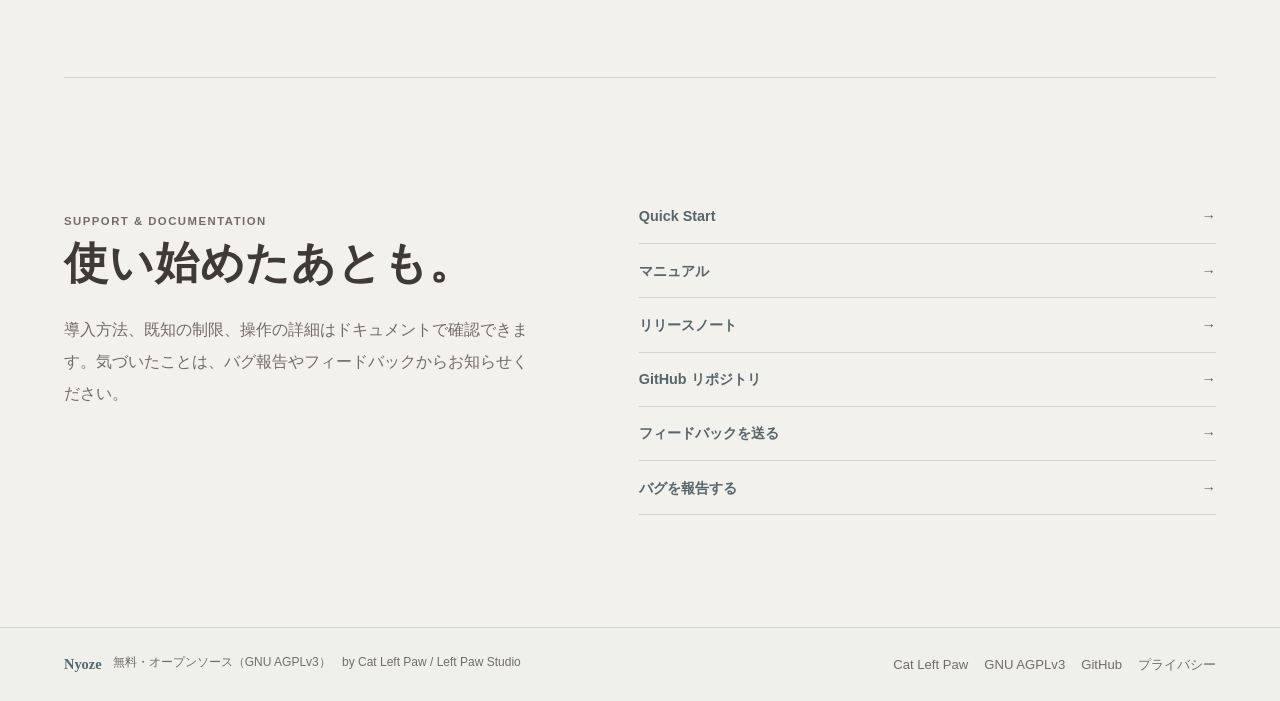
==== commit 4ce22395: "Add Nyoze Quick Start guide" ====
--- a/nyoze/index.html
+++ b/nyoze/index.html
@@ -19,6 +19,7 @@
       <nav class="nyoze-nav" aria-label="ページ内メニュー">
         <a href="#features">特徴</a>
         <a href="#workflow">使い方</a>
+        <a href="quickstart/">Quick Start</a>
         <a href="#download">ダウンロード</a>
         <a href="https://github.com/cat-left-paw/nyoze" rel="noopener noreferrer">GitHub</a>
       </nav>
@@ -40,7 +41,8 @@
           <div class="nyoze-hero__details">
             <p class="nyoze-hero__lead">Nyoze は、縦書き・横書きの編集、原稿と資料の整理、読み返しと公開までを、一つの環境で支えます。</p>
             <div class="nyoze-actions" aria-label="Nyoze のリンク">
-              <a class="nyoze-button nyoze-button--primary" href="https://github.com/cat-left-paw/nyoze/releases/tag/v0.3.0-beta.2" rel="noopener noreferrer">最新プレリリースをダウンロード</a>
+              <a class="nyoze-button nyoze-button--primary" href="https://github.com/cat-left-paw/nyoze/releases/tag/v0.4.0-beta.2" rel="noopener noreferrer">最新プレリリースをダウンロード</a>
+              <a class="nyoze-button nyoze-button--quiet" href="quickstart/">Quick Start を読む</a>
               <a class="nyoze-button nyoze-button--quiet" href="#workflow">使い方を見る</a>
               <a class="nyoze-text-link" href="https://github.com/cat-left-paw/nyoze" rel="noopener noreferrer">GitHubを見る <span aria-hidden="true">→</span></a>
             </div>
@@ -160,16 +162,16 @@
         <article class="nyoze-download-option nyoze-download-option--recommended" data-reveal>
           <p class="nyoze-option-kicker">最新機能</p>
           <h3>GitHub プレリリース</h3>
-          <p class="nyoze-version">0.3.0-beta.2</p>
+          <p class="nyoze-version">0.4.0-beta.2</p>
           <p>書庫、作品・Book・Materials、付箋、Page Viewer、Web Book、各種書き出しを利用できます。Windows x64 と macOS（Apple Silicon / Intel）向けの配布物を用意しています。</p>
           <p class="nyoze-caution">プレリリース版のため、小さな不具合が残る可能性があります。大切な原稿や作品フォルダは、初回起動前にバックアップしてください。</p>
-          <a class="nyoze-button nyoze-button--primary" href="https://github.com/cat-left-paw/nyoze/releases/tag/v0.3.0-beta.2" rel="noopener noreferrer">GitHub Releases を開く</a>
+          <a class="nyoze-button nyoze-button--primary" href="https://github.com/cat-left-paw/nyoze/releases/tag/v0.4.0-beta.2" rel="noopener noreferrer">GitHub Releases を開く</a>
         </article>
         <article class="nyoze-download-option" data-reveal data-reveal-delay="1">
           <p class="nyoze-option-kicker">Store 経由</p>
           <h3>Microsoft Store</h3>
-          <p class="nyoze-version">0.2.1-beta.1</p>
-          <p>Microsoft Store から導入したい Windows 利用者向けの、公開中の旧 beta 版です。今回の 0.3.0-beta.2 の新機能はまだ含まれていません。</p>
+          <p class="nyoze-version">0.4.0-beta.2</p>
+          <p>Microsoft Store から導入したい Windows 利用者向けの beta 版です。Store アプリのライブラリから更新できます。</p>
           <a class="nyoze-button nyoze-button--quiet" href="https://apps.microsoft.com/detail/9N52TD18DBCR" rel="noopener noreferrer">Microsoft Store を開く</a>
         </article>
       </div>
@@ -182,6 +184,7 @@
         <p>導入方法、既知の制限、操作の詳細はドキュメントで確認できます。気づいたことは、バグ報告やフィードバックからお知らせください。</p>
       </div>
       <ul class="nyoze-support-links">
+        <li><a href="quickstart/">Quick Start <span aria-hidden="true">→</span></a></li>
         <li><a href="https://github.com/cat-left-paw/nyoze/blob/main/MANUAL.md" rel="noopener noreferrer">マニュアル <span aria-hidden="true">→</span></a></li>
         <li><a href="https://github.com/cat-left-paw/nyoze/blob/main/RELEASE_NOTES.md" rel="noopener noreferrer">リリースノート <span aria-hidden="true">→</span></a></li>
         <li><a href="https://github.com/cat-left-paw/nyoze" rel="noopener noreferrer">GitHub リポジトリ <span aria-hidden="true">→</span></a></li>
